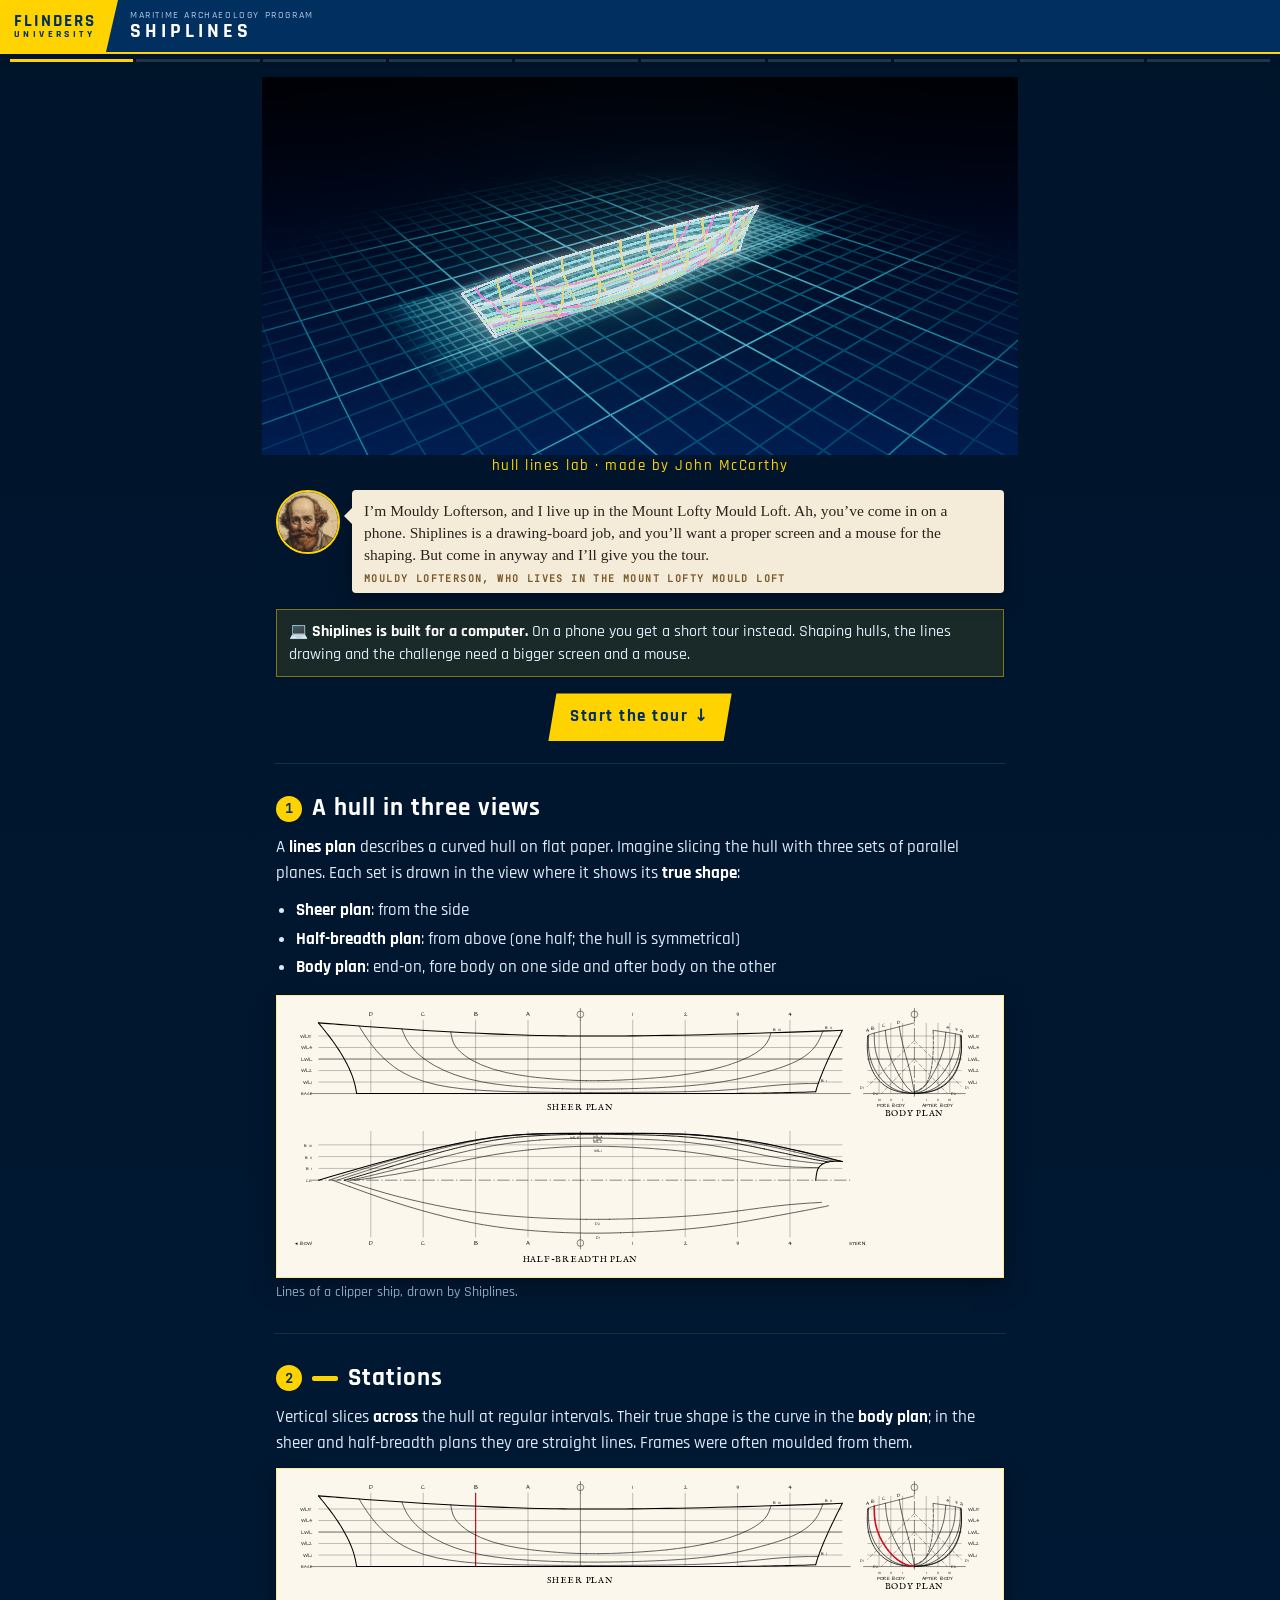
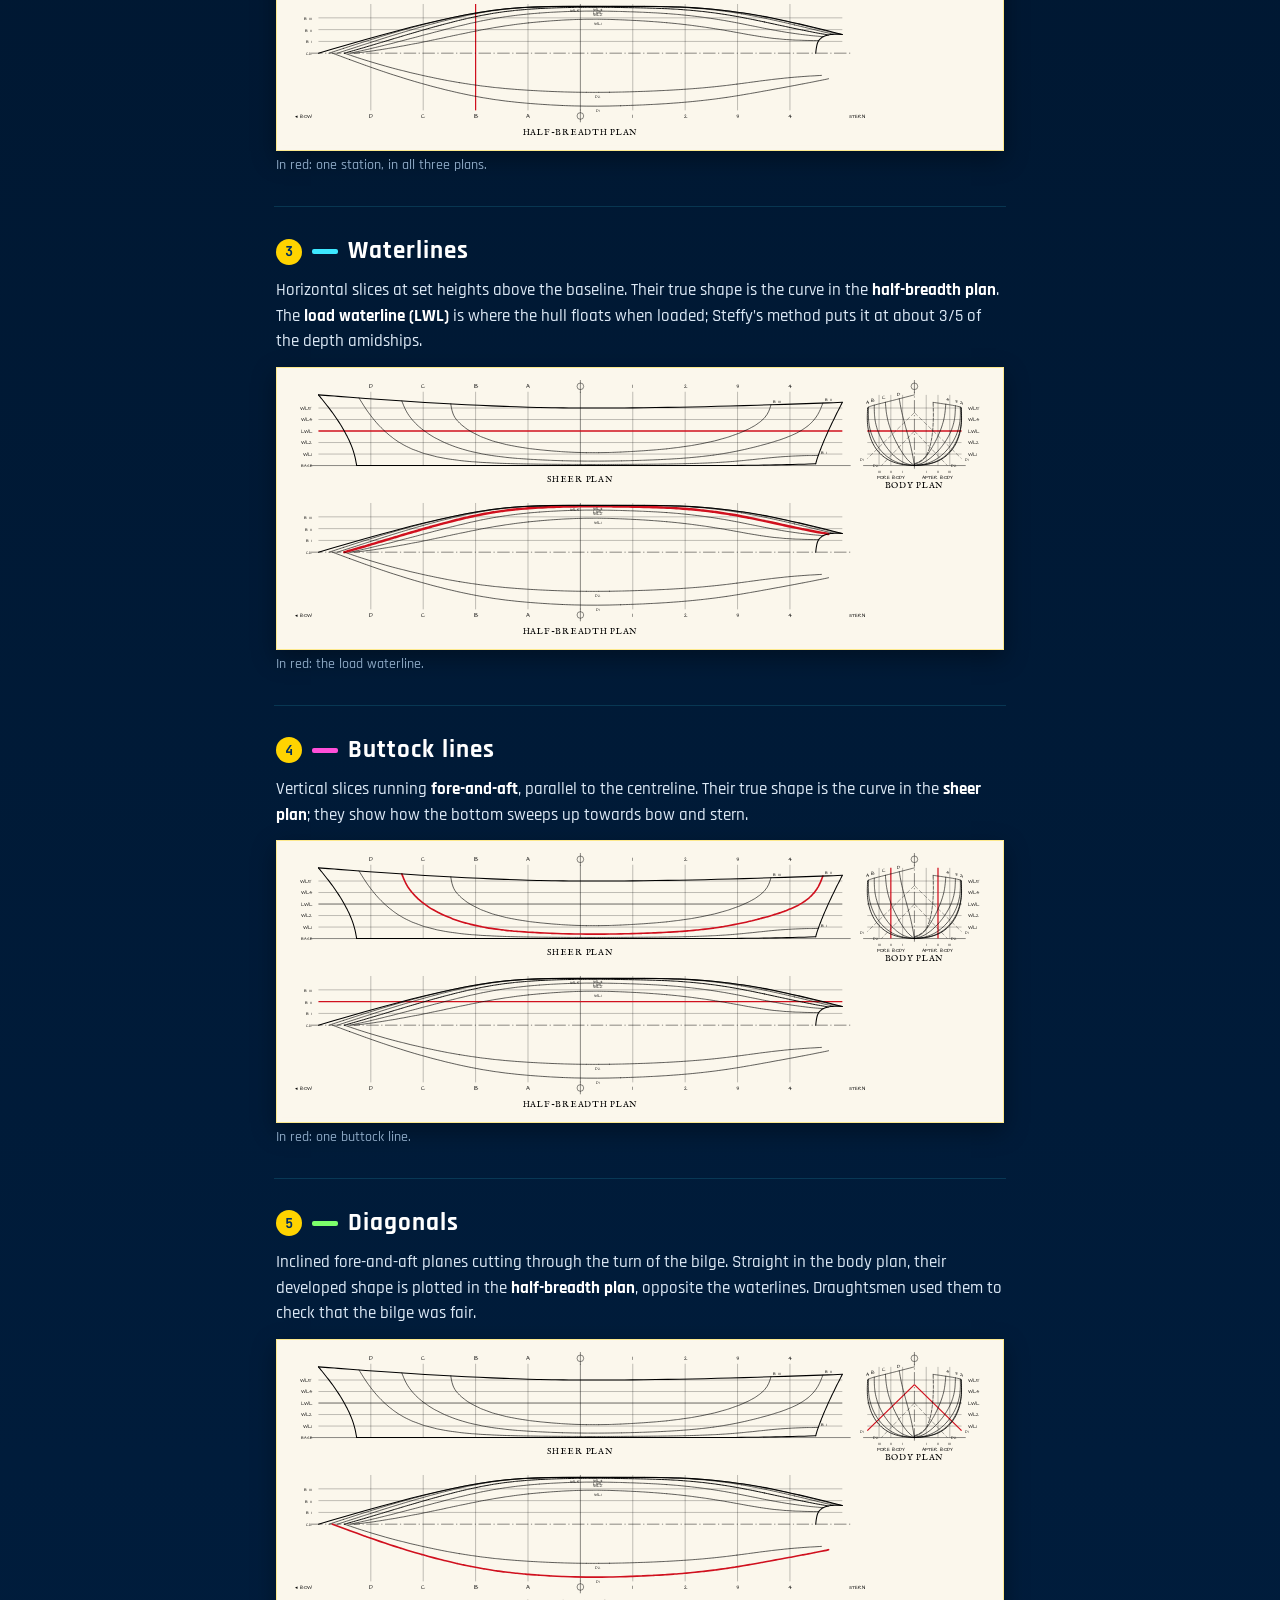
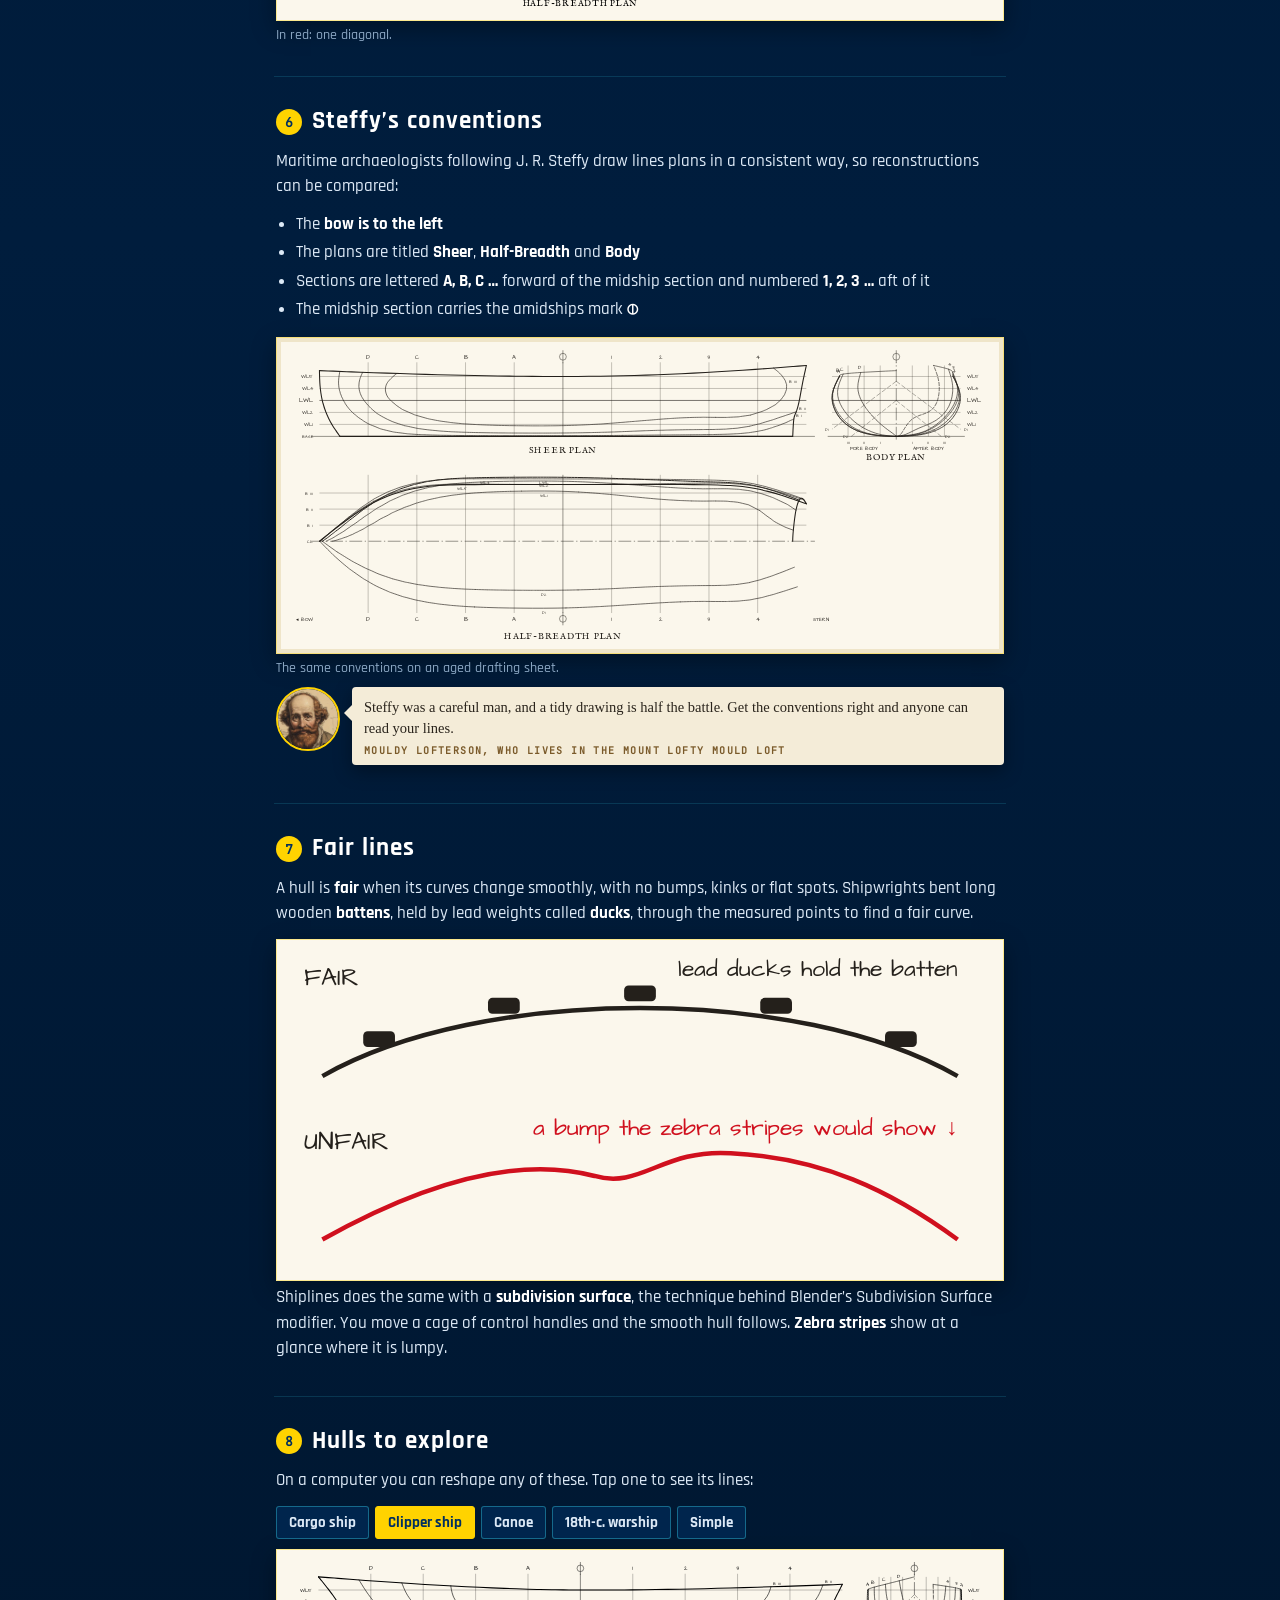
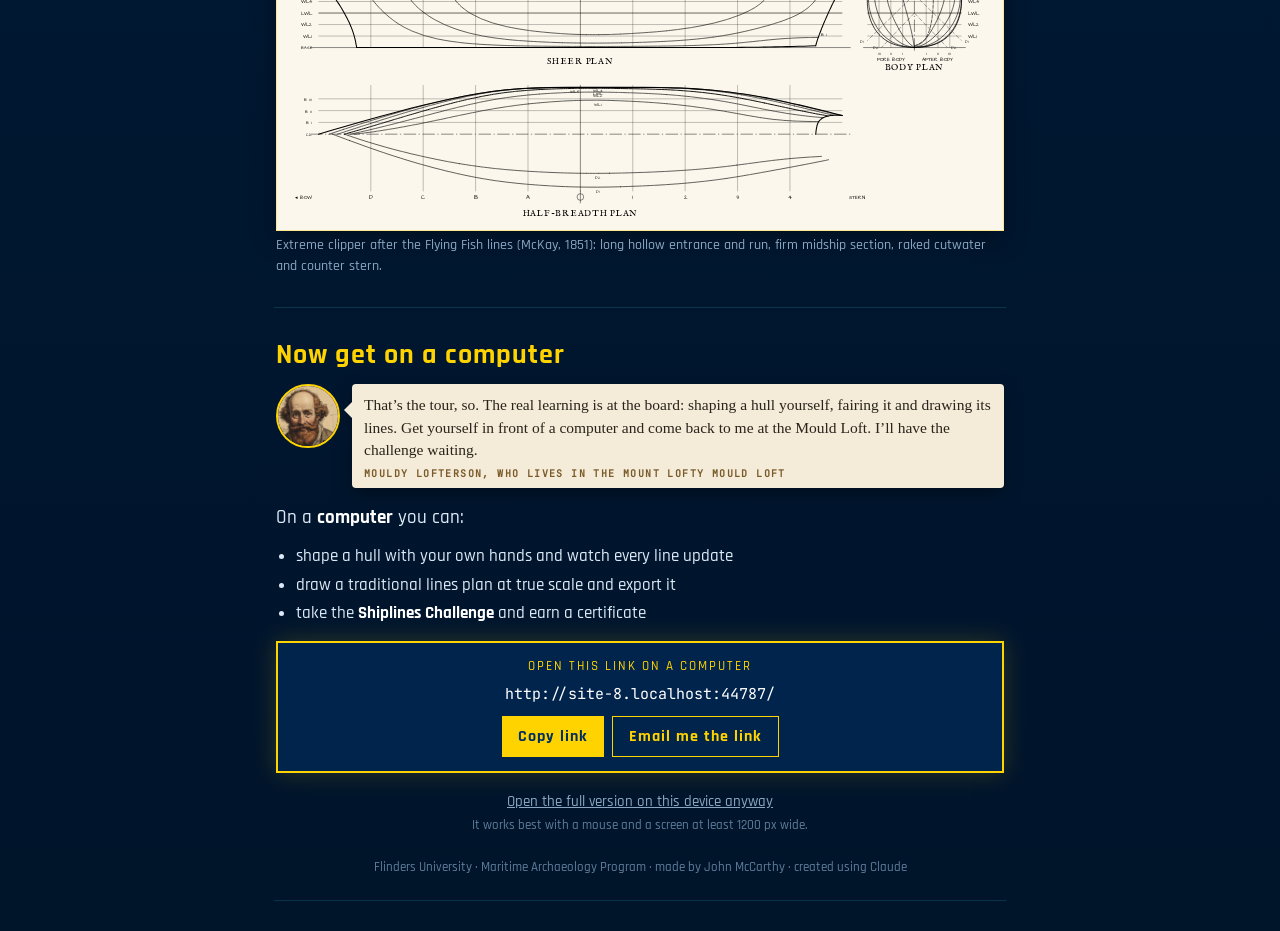
==== mobile.html @ b203f3c1 "Steffy's labels round: mark the midship section and leave it out of the questions Co-Authored-By: Cl" ====
<!DOCTYPE html>
<html lang="en-AU">
<head>
<meta charset="utf-8">
<meta name="viewport" content="width=device-width, initial-scale=1, viewport-fit=cover">
<title>Shiplines tour · Flinders University Maritime Archaeology</title>
<meta name="description" content="A short tour of ship lines plans. Shiplines itself is best used on a computer.">
<link rel="stylesheet" href="css/mobile.css?v=17">
<link rel="icon" href="data:image/svg+xml,%3Csvg xmlns='http://www.w3.org/2000/svg' viewBox='0 0 32 32'%3E%3Crect width='32' height='32' rx='6' fill='%23002F60'/%3E%3Cpath d='M4 13 Q16 30 28 13' fill='none' stroke='%23FFD300' stroke-width='2.4'/%3E%3Cpath d='M4 13 H28' stroke='%233DE8FF' stroke-width='1.4'/%3E%3C/svg%3E">
<script type="importmap">
{ "imports": {
  "three": "./vendor/three/build/three.module.js",
  "three/addons/": "./vendor/three/addons/"
} }
</script>
</head>
<body>
<header class="m-top">
  <div class="m-wordmark"><b>FLINDERS</b><span>UNIVERSITY</span></div>
  <div class="m-title"><small>Maritime Archaeology Program</small><strong>SHIPLINES</strong></div>
</header>
<div class="m-progress" id="progress"></div>

<main id="tour">
  <section class="card hero" data-step="0">
    <div class="hero-3d" id="hero"></div>
    <p class="kicker">hull lines lab · made by John McCarthy</p>
    <div class="say" data-say="0"></div>
    <div class="pc-note">💻 <b>Shiplines is built for a computer.</b> On a phone you get a short tour instead. Shaping hulls, the lines drawing and the challenge need a bigger screen and a mouse.</div>
    <a class="go" href="#c1">Start the tour ↓</a>
  </section>

  <section class="card" id="c1" data-step="1">
    <h2><span>1</span> A hull in three views</h2>
    <p>A <b>lines plan</b> describes a curved hull on flat paper. Imagine slicing the hull with three sets of parallel planes. Each set is drawn in the view where it shows its <b>true shape</b>:</p>
    <ul class="views">
      <li><b>Sheer plan</b>: from the side</li>
      <li><b>Half-breadth plan</b>: from above (one half; the hull is symmetrical)</li>
      <li><b>Body plan</b>: end-on, fore body on one side and after body on the other</li>
    </ul>
    <figure class="plan" data-fig="plain"></figure>
    <figcaption>Lines of a clipper ship, drawn by Shiplines.</figcaption>
  </section>

  <section class="card" data-step="2">
    <h2><span>2</span> <i class="chip st"></i> Stations</h2>
    <p>Vertical slices <b>across</b> the hull at regular intervals. Their true shape is the curve in the <b>body plan</b>; in the sheer and half-breadth plans they are straight lines. Frames were often moulded from them.</p>
    <figure class="plan" data-fig="station"></figure>
    <figcaption>In red: one station, in all three plans.</figcaption>
  </section>

  <section class="card" data-step="3">
    <h2><span>3</span> <i class="chip wl"></i> Waterlines</h2>
    <p>Horizontal slices at set heights above the baseline. Their true shape is the curve in the <b>half-breadth plan</b>. The <b>load waterline (LWL)</b> is where the hull floats when loaded; Steffy’s method puts it at about 3/5 of the depth amidships.</p>
    <figure class="plan" data-fig="waterline"></figure>
    <figcaption>In red: the load waterline.</figcaption>
  </section>

  <section class="card" data-step="4">
    <h2><span>4</span> <i class="chip bt"></i> Buttock lines</h2>
    <p>Vertical slices running <b>fore-and-aft</b>, parallel to the centreline. Their true shape is the curve in the <b>sheer plan</b>; they show how the bottom sweeps up towards bow and stern.</p>
    <figure class="plan" data-fig="buttock"></figure>
    <figcaption>In red: one buttock line.</figcaption>
  </section>

  <section class="card" data-step="5">
    <h2><span>5</span> <i class="chip dg"></i> Diagonals</h2>
    <p>Inclined fore-and-aft planes cutting through the turn of the bilge. Straight in the body plan, their developed shape is plotted in the <b>half-breadth plan</b>, opposite the waterlines. Draughtsmen used them to check that the bilge was fair.</p>
    <figure class="plan" data-fig="diagonal"></figure>
    <figcaption>In red: one diagonal.</figcaption>
  </section>

  <section class="card" data-step="6">
    <h2><span>6</span> Steffy’s conventions</h2>
    <p>Maritime archaeologists following J. R. Steffy draw lines plans in a consistent way, so reconstructions can be compared:</p>
    <ul class="views">
      <li>The <b>bow is to the left</b></li>
      <li>The plans are titled <b>Sheer</b>, <b>Half-Breadth</b> and <b>Body</b></li>
      <li>Sections are lettered <b>A, B, C …</b> forward of the midship section and numbered <b>1, 2, 3 …</b> aft of it</li>
      <li>The midship section carries the amidships mark <b>⦶</b></li>
    </ul>
    <figure class="plan aged" data-fig="steffy"></figure>
    <figcaption>The same conventions on an aged drafting sheet.</figcaption>
    <div class="say small" data-say="1"></div>
  </section>

  <section class="card" data-step="7">
    <h2><span>7</span> Fair lines</h2>
    <p>A hull is <b>fair</b> when its curves change smoothly, with no bumps, kinks or flat spots. Shipwrights bent long wooden <b>battens</b>, held by lead weights called <b>ducks</b>, through the measured points to find a fair curve.</p>
    <figure class="fair" id="fair-fig"></figure>
    <p>Shiplines does the same with a <b>subdivision surface</b>, the technique behind Blender’s Subdivision Surface modifier. You move a cage of control handles and the smooth hull follows. <b>Zebra stripes</b> show at a glance where it is lumpy.</p>
  </section>

  <section class="card" data-step="8">
    <h2><span>8</span> Hulls to explore</h2>
    <p>On a computer you can reshape any of these. Tap one to see its lines:</p>
    <div class="hulls" id="hulls"></div>
    <figure class="plan" data-fig="gallery"></figure>
    <figcaption id="gallery-cap"></figcaption>
  </section>

  <section class="card final" data-step="9">
    <h2>Now get on a computer</h2>
    <div class="say" data-say="2"></div>
    <p class="big">On a <b>computer</b> you can:</p>
    <ul class="views">
      <li>shape a hull with your own hands and watch every line update</li>
      <li>draw a traditional lines plan at true scale and export it</li>
      <li>take the <b>Shiplines Challenge</b> and earn a certificate</li>
    </ul>
    <div class="link-box">
      <span>Open this link on a computer</span>
      <code id="full-url"></code>
      <div class="btns">
        <button id="copy">Copy link</button>
        <a id="mail" class="btn">Email me the link</a>
      </div>
    </div>
    <p class="anyway"><a id="anyway" href="index.html?full=1">Open the full version on this device anyway</a><br><small>It works best with a mouse and a screen at least 1200 px wide.</small></p>
    <footer>Flinders University · Maritime Archaeology Program · made by John McCarthy · created using Claude</footer>
  </section>
</main>

<script type="module" src="js/mobile.js?v=17"></script>
</body>
</html>
---- css/mobile.css ----
/* Shiplines phone tour */
@font-face { font-family: 'Rajdhani'; src: url(../fonts/rajdhani-latin-500-normal.woff2) format('woff2'); font-weight: 500; font-display: swap; }
@font-face { font-family: 'Rajdhani'; src: url(../fonts/rajdhani-latin-700-normal.woff2) format('woff2'); font-weight: 700; font-display: swap; }
@font-face { font-family: 'JetBrains Mono'; src: url(../fonts/jetbrains-mono-latin-400-normal.woff2) format('woff2'); font-display: swap; }
@font-face { font-family: 'Architects Daughter'; src: url(../fonts/architects-daughter-latin-400-normal.woff2) format('woff2'); font-display: swap; }
@font-face { font-family: 'IM Fell English SC'; src: url(../fonts/im-fell-english-sc-latin-400-normal.woff2) format('woff2'); font-display: swap; }
@font-face { font-family: 'Special Elite'; src: url(../fonts/special-elite-latin-400-normal.woff2) format('woff2'); font-display: swap; }
:root { --gold: #FFD300; --navy: #002F60; --cyan: #3DE8FF; --text: #dce9f6; --muted: #8aa6c2; }
* { box-sizing: border-box; }
html { scroll-behavior: smooth; }
body { margin: 0; background: #000f1f linear-gradient(180deg, #00142a, #001d3d 60%, #00142a); color: var(--text); font: 500 17px/1.5 'Rajdhani', system-ui, sans-serif; -webkit-text-size-adjust: 100%; }
.m-top { position: sticky; top: 0; z-index: 5; display: flex; align-items: stretch; height: 54px; background: var(--navy); border-bottom: 2px solid var(--gold); }
.m-wordmark { background: var(--gold); color: var(--navy); display: flex; flex-direction: column; justify-content: center; padding: 0 22px 0 14px; line-height: .95; clip-path: polygon(0 0, 100% 0, calc(100% - 12px) 100%, 0 100%); }
.m-wordmark b { font-size: 17px; letter-spacing: 2px; } .m-wordmark span { font-size: 9.5px; letter-spacing: 3.4px; font-weight: 700; }
.m-title { display: flex; flex-direction: column; justify-content: center; padding-left: 12px; line-height: 1.05; }
.m-title small { font-size: 10px; letter-spacing: 1.6px; text-transform: uppercase; color: #a9c4e0; }
.m-title strong { font-size: 20px; letter-spacing: 4px; color: #fff; }
.m-progress { position: sticky; top: 54px; z-index: 5; display: flex; gap: 3px; padding: 5px 10px; background: rgba(0, 20, 42, .92); }
.m-progress i { flex: 1; height: 3px; background: rgba(255,255,255,.14); transition: .3s; }
.m-progress i.on { background: var(--gold); }
main { padding: 0 14px 30px; max-width: 760px; margin: 0 auto; }
.card { padding: 26px 2px 22px; border-bottom: 1px solid rgba(61,232,255,.14); scroll-margin-top: 64px; }
.card h2 { margin: 0 0 8px; font-size: 25px; letter-spacing: 1px; color: #fff; display: flex; align-items: center; gap: 10px; }
.card h2 span { font: 600 13px 'JetBrains Mono', monospace; color: var(--navy); background: var(--gold); width: 26px; height: 26px; display: grid; place-items: center; border-radius: 50%; }
.card p { margin: 0 0 12px; }
.card b { color: #fff; }
.chip { display: inline-block; width: 26px; height: 5px; border-radius: 2px; }
.chip.st { background: #FFD300; } .chip.wl { background: #3DE8FF; } .chip.bt { background: #FF4FD8; } .chip.dg { background: #7CFF6B; }
.views { margin: 0 0 14px; padding-left: 20px; } .views li { margin: 3px 0; }
figure { margin: 6px 0 4px; background: #fbf7ec; border: 1px solid rgba(255,211,0,.4); padding: 4px; box-shadow: 0 8px 22px rgba(0,0,0,.35); }
figure svg { display: block; width: 100%; height: auto; }
figure.aged { background: #efe5c9; }
figcaption { font-size: 14px; color: var(--muted); margin-bottom: 8px; }
.hero { text-align: center; padding-top: 10px; }
.hero-3d { height: 42vh; min-height: 230px; position: relative; margin: 0 -14px; }
.hero-3d canvas { display: block; }
.hero-3d .labels3d { display: none; }
.hero-fallback { padding: 10px; }
.kicker { color: var(--gold); letter-spacing: 1.5px; font-size: 15px; margin: 6px 0 12px; }
.say { display: flex; gap: 12px; align-items: flex-start; text-align: left; margin: 6px 0 16px; }
.say .wright { width: 64px; height: 64px; flex: none; border-radius: 50%; border: 2px solid var(--gold); object-fit: cover; }
.say blockquote { margin: 0; position: relative; background: #f4ecd8; color: #2a241c; padding: 10px 12px 8px; font: 400 15.5px/1.45 Georgia, serif; border-radius: 4px; box-shadow: 0 6px 18px rgba(0,0,0,.35); }
.say blockquote::before { content: ''; position: absolute; left: -8px; top: 18px; border: 8px solid transparent; border-left: 0; border-right-color: #f4ecd8; }
.say cite { display: block; margin-top: 5px; font: 600 10px 'JetBrains Mono', monospace; letter-spacing: 1.4px; text-transform: uppercase; color: #7a5a2a; font-style: normal; }
.say.small blockquote { font-size: 14.5px; }
.pc-note { text-align: left; background: rgba(255,211,0,.1); border: 1px solid rgba(255,211,0,.45); padding: 10px 12px; font-size: 15.5px; margin-bottom: 16px; }
.go { display: inline-block; background: var(--gold); color: var(--navy); font-weight: 700; letter-spacing: 1.5px; padding: 11px 22px; text-decoration: none; clip-path: polygon(8px 0, 100% 0, calc(100% - 8px) 100%, 0 100%); }
.fair { padding: 0; }
.hulls { display: flex; flex-wrap: wrap; gap: 6px; margin-bottom: 10px; }
.hulls button { background: rgba(0,47,96,.6); border: 1px solid rgba(61,232,255,.35); color: var(--text); font: 600 15px 'Rajdhani', sans-serif; padding: 6px 12px; border-radius: 3px; }
.hulls button.on { background: var(--gold); color: var(--navy); border-color: var(--gold); }
.final h2 { font-size: 28px; color: var(--gold); }
.final .big { font-size: 19px; margin-top: 4px; }
.link-box { background: rgba(0,47,96,.6); border: 2px solid var(--gold); padding: 14px; margin: 10px 0 18px; text-align: center; box-shadow: 0 0 22px rgba(255,211,0,.18); }
.link-box span { display: block; font-size: 13px; letter-spacing: 2px; text-transform: uppercase; color: var(--gold); }
.link-box code { display: block; font: 15px 'JetBrains Mono', monospace; color: #fff; word-break: break-all; margin: 8px 0 12px; user-select: all; }
.link-box .btns { display: flex; gap: 8px; justify-content: center; flex-wrap: wrap; }
.link-box button, .link-box .btn { background: var(--gold); color: var(--navy); border: 0; font: 700 16px 'Rajdhani', sans-serif; letter-spacing: 1px; padding: 9px 16px; text-decoration: none; cursor: pointer; }
.link-box .btn { background: transparent; color: var(--gold); border: 1px solid var(--gold); }
.anyway { text-align: center; font-size: 15px; } .anyway a { color: var(--muted); } .anyway small { color: #5f7d9b; }
footer { margin-top: 22px; text-align: center; font-size: 13px; color: #5f7d9b; }
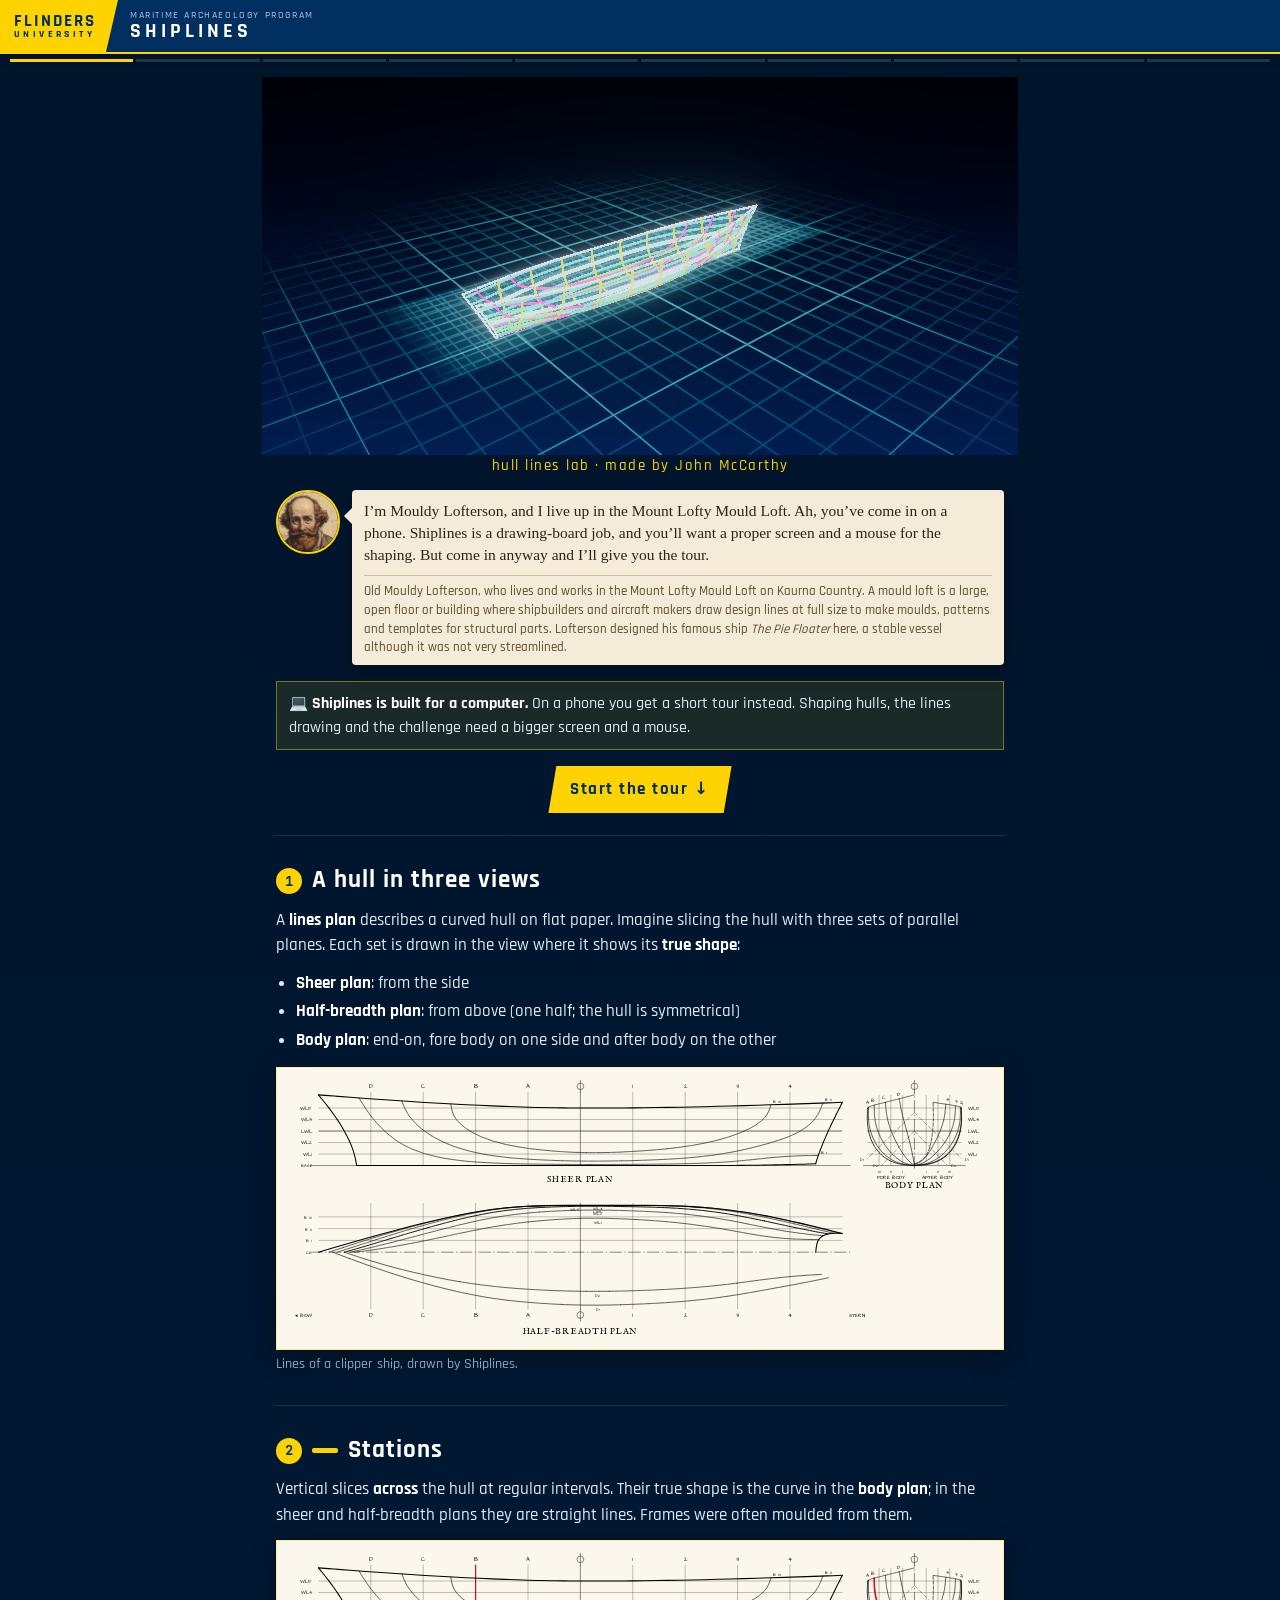
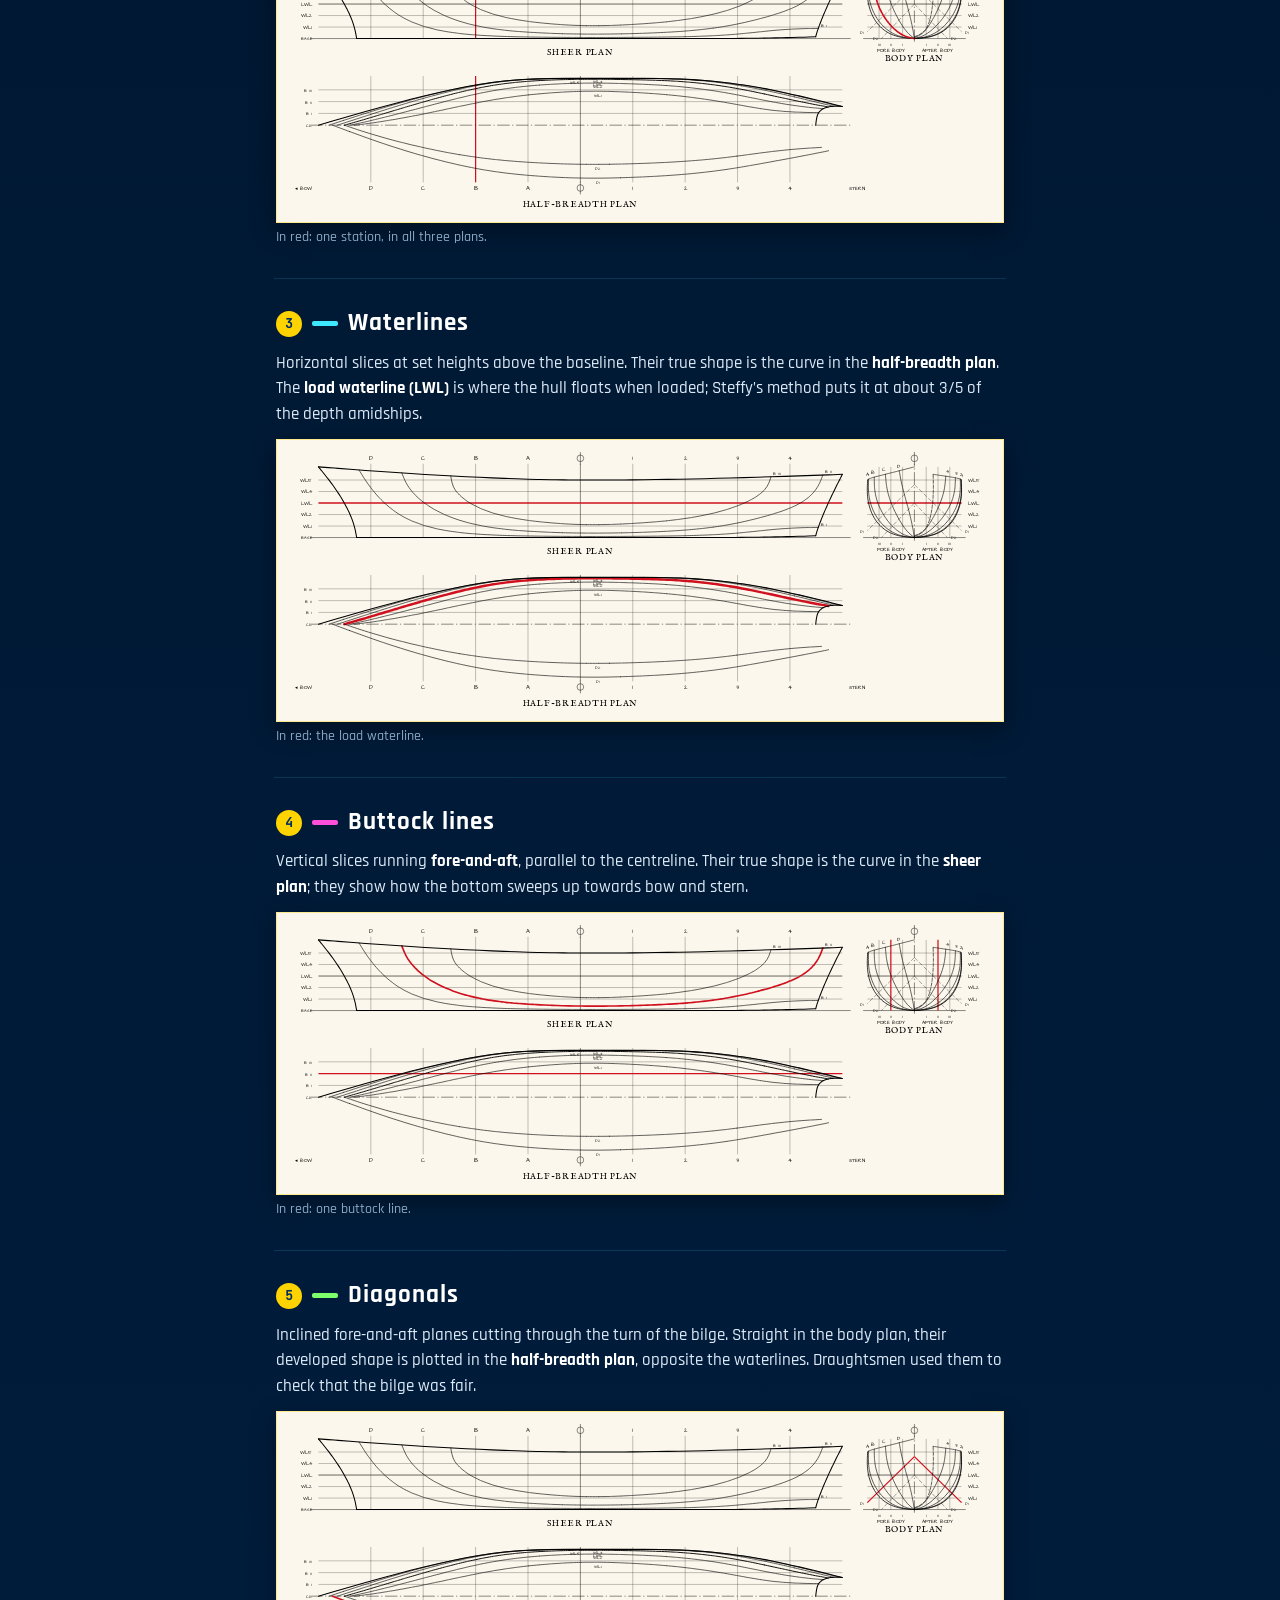
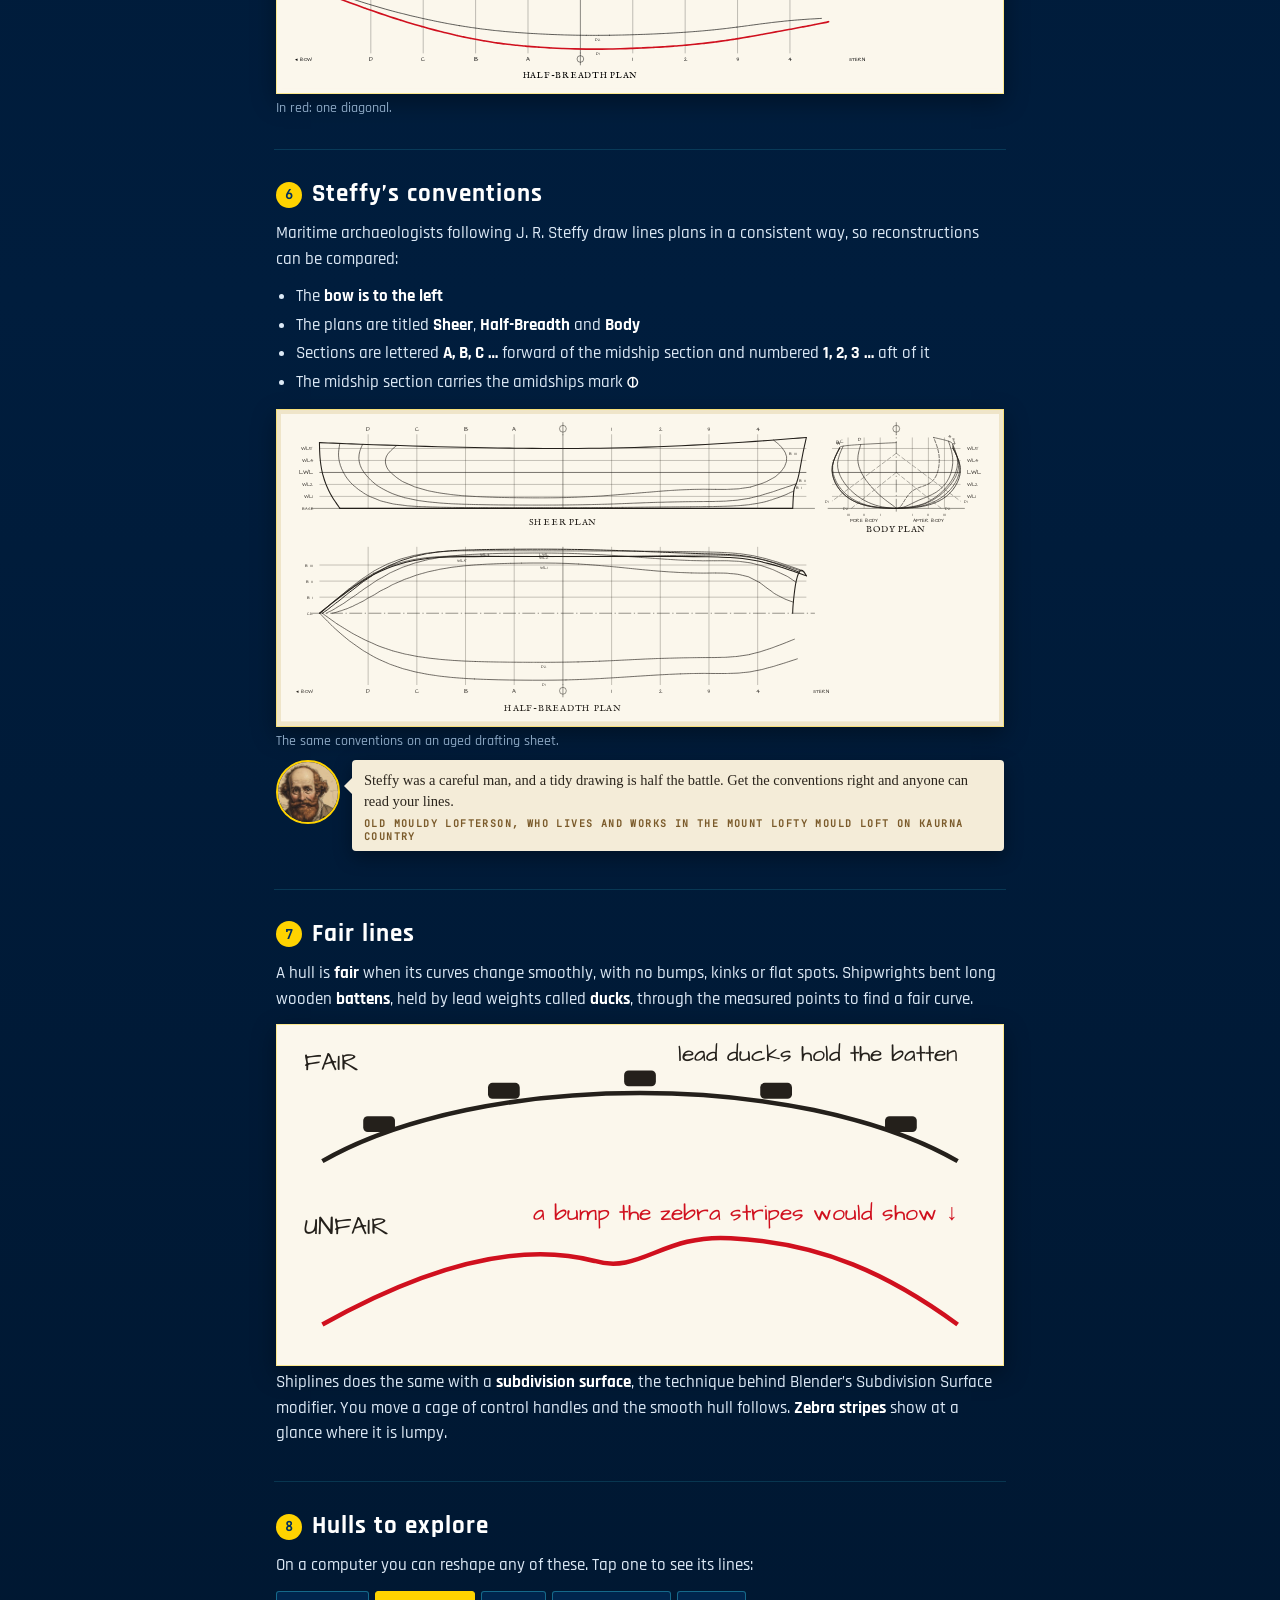
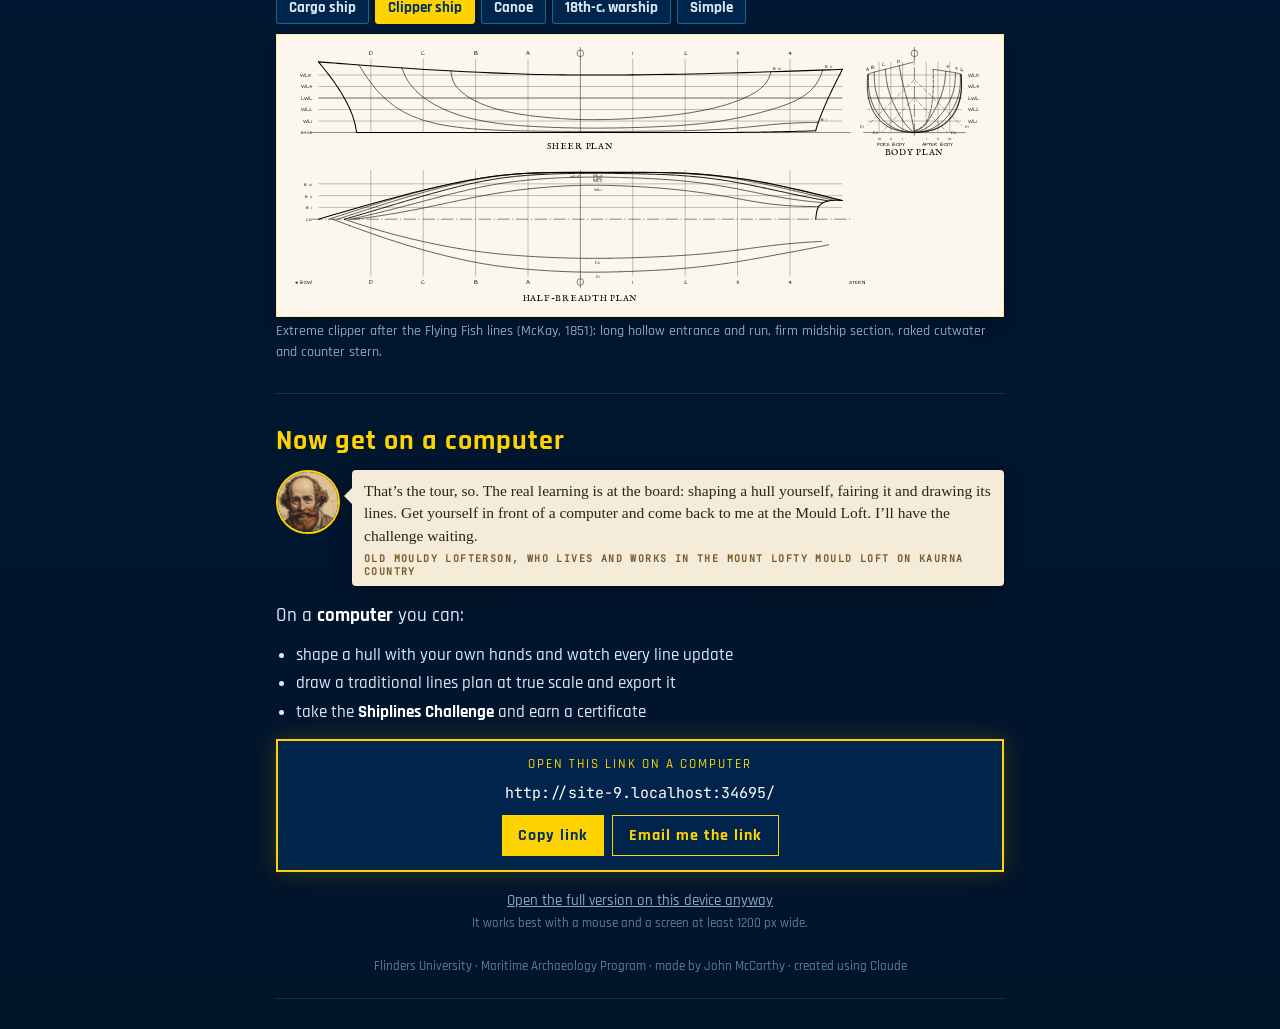
==== commit 2d3c7747: "Fuller introduction for Old Mouldy Lofterson (Mount Lofty Mould Loft, Kaurna Country, The Pie Floate" ====
--- a/mobile.html
+++ b/mobile.html
@@ -5,7 +5,7 @@
 <meta name="viewport" content="width=device-width, initial-scale=1, viewport-fit=cover">
 <title>Shiplines tour · Flinders University Maritime Archaeology</title>
 <meta name="description" content="A short tour of ship lines plans. Shiplines itself is best used on a computer.">
-<link rel="stylesheet" href="css/mobile.css?v=17">
+<link rel="stylesheet" href="css/mobile.css?v=18">
 <link rel="icon" href="data:image/svg+xml,%3Csvg xmlns='http://www.w3.org/2000/svg' viewBox='0 0 32 32'%3E%3Crect width='32' height='32' rx='6' fill='%23002F60'/%3E%3Cpath d='M4 13 Q16 30 28 13' fill='none' stroke='%23FFD300' stroke-width='2.4'/%3E%3Cpath d='M4 13 H28' stroke='%233DE8FF' stroke-width='1.4'/%3E%3C/svg%3E">
 <script type="importmap">
 { "imports": {
@@ -121,6 +121,6 @@
   </section>
 </main>
 
-<script type="module" src="js/mobile.js?v=17"></script>
+<script type="module" src="js/mobile.js?v=18"></script>
 </body>
 </html>
--- a/css/mobile.css
+++ b/css/mobile.css
@@ -42,6 +42,7 @@
 .say blockquote { margin: 0; position: relative; background: #f4ecd8; color: #2a241c; padding: 10px 12px 8px; font: 400 15.5px/1.45 Georgia, serif; border-radius: 4px; box-shadow: 0 6px 18px rgba(0,0,0,.35); }
 .say blockquote::before { content: ''; position: absolute; left: -8px; top: 18px; border: 8px solid transparent; border-left: 0; border-right-color: #f4ecd8; }
 .say cite { display: block; margin-top: 5px; font: 600 10px 'JetBrains Mono', monospace; letter-spacing: 1.4px; text-transform: uppercase; color: #7a5a2a; font-style: normal; }
+.say cite.about { font: 500 13px/1.45 'Rajdhani', sans-serif; letter-spacing: 0; text-transform: none; color: #5d4a2c; margin-top: 8px; padding-top: 6px; border-top: 1px solid rgba(122, 90, 42, .3); }
 .say.small blockquote { font-size: 14.5px; }
 .pc-note { text-align: left; background: rgba(255,211,0,.1); border: 1px solid rgba(255,211,0,.45); padding: 10px 12px; font-size: 15.5px; margin-bottom: 16px; }
 .go { display: inline-block; background: var(--gold); color: var(--navy); font-weight: 700; letter-spacing: 1.5px; padding: 11px 22px; text-decoration: none; clip-path: polygon(8px 0, 100% 0, calc(100% - 8px) 100%, 0 100%); }
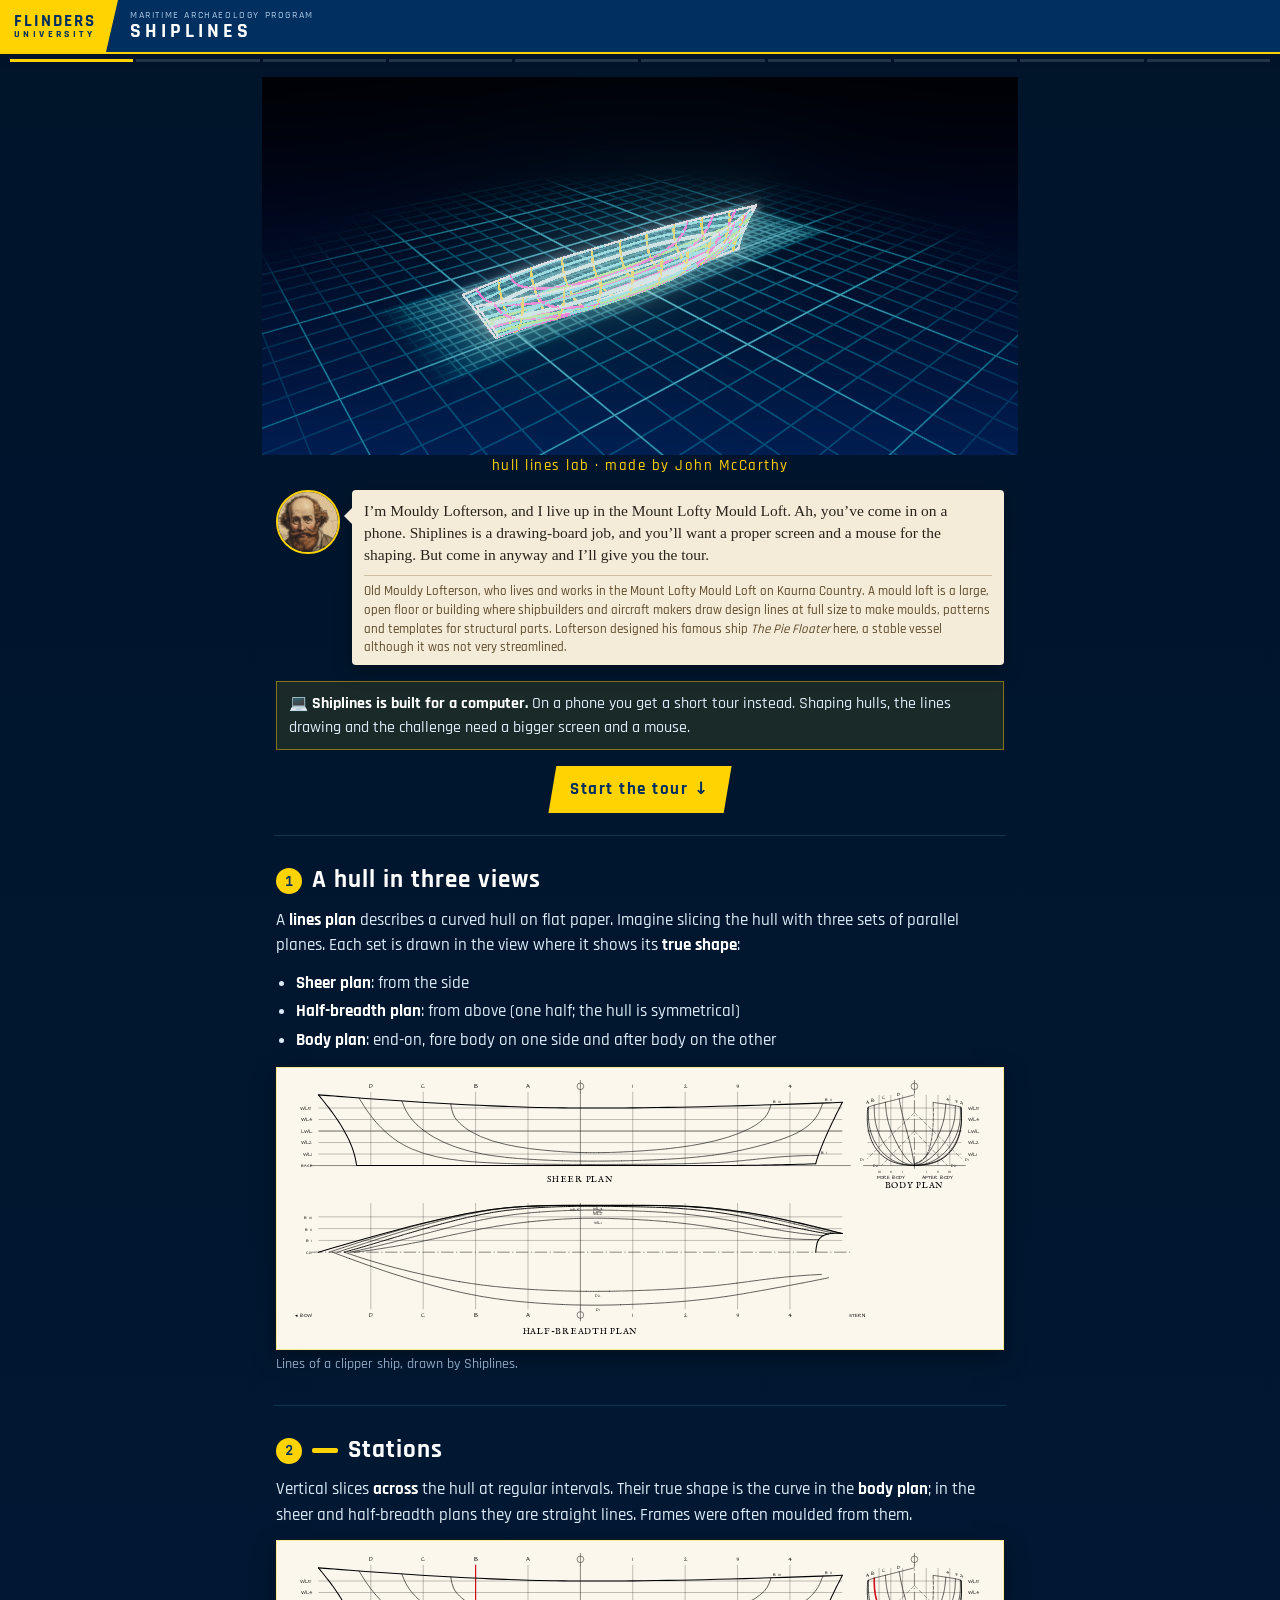
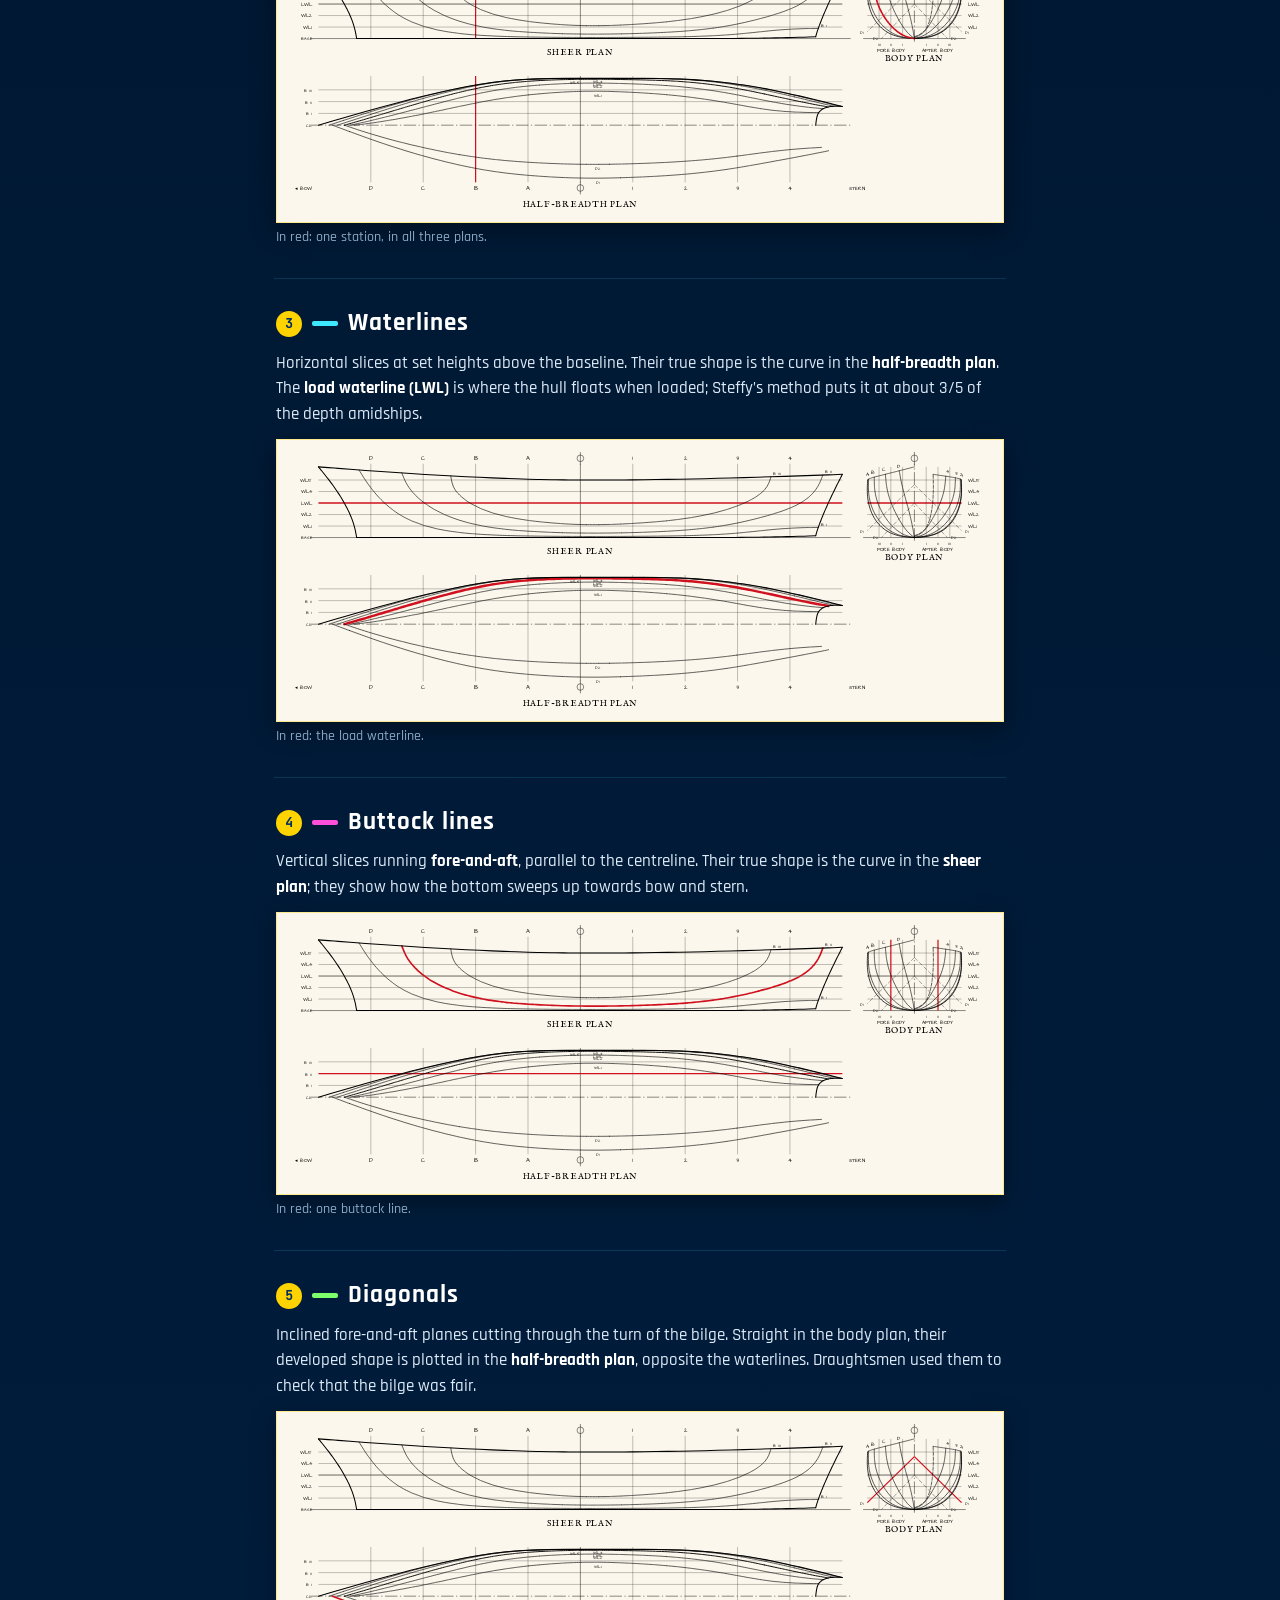
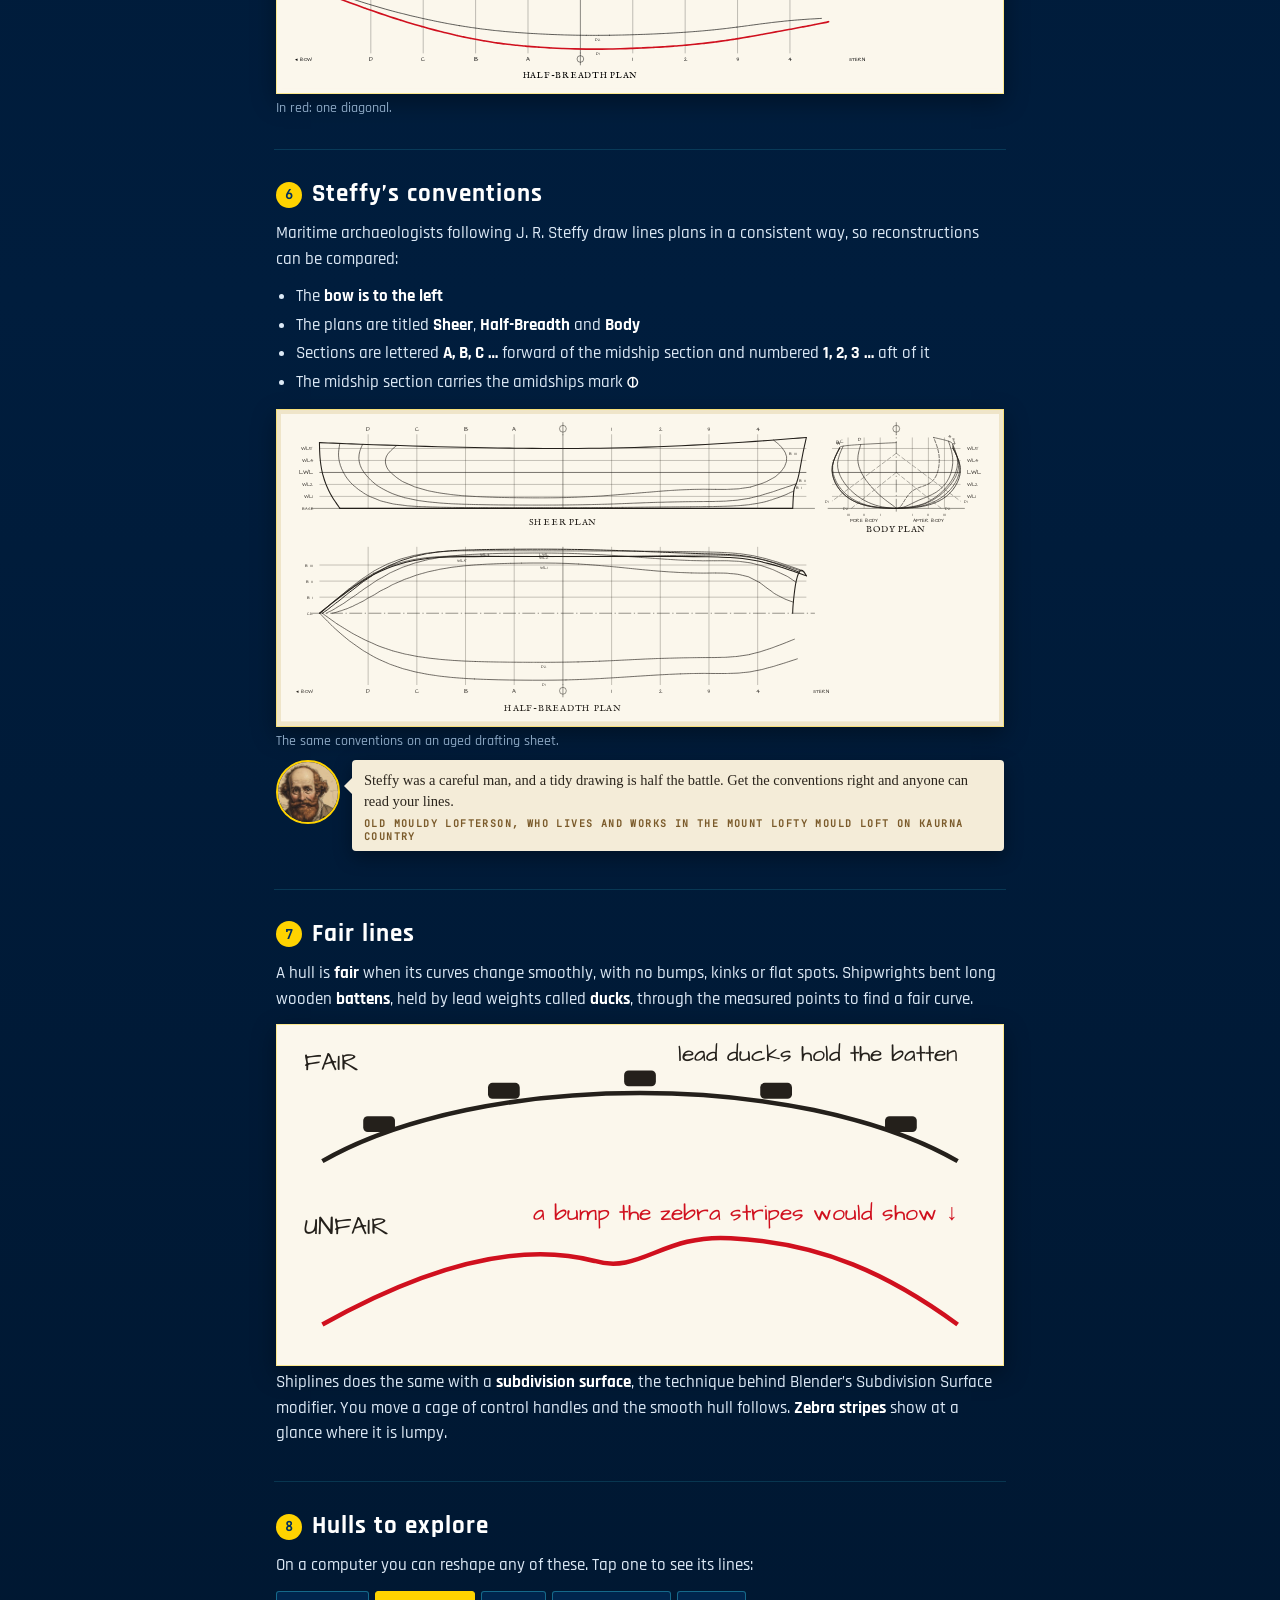
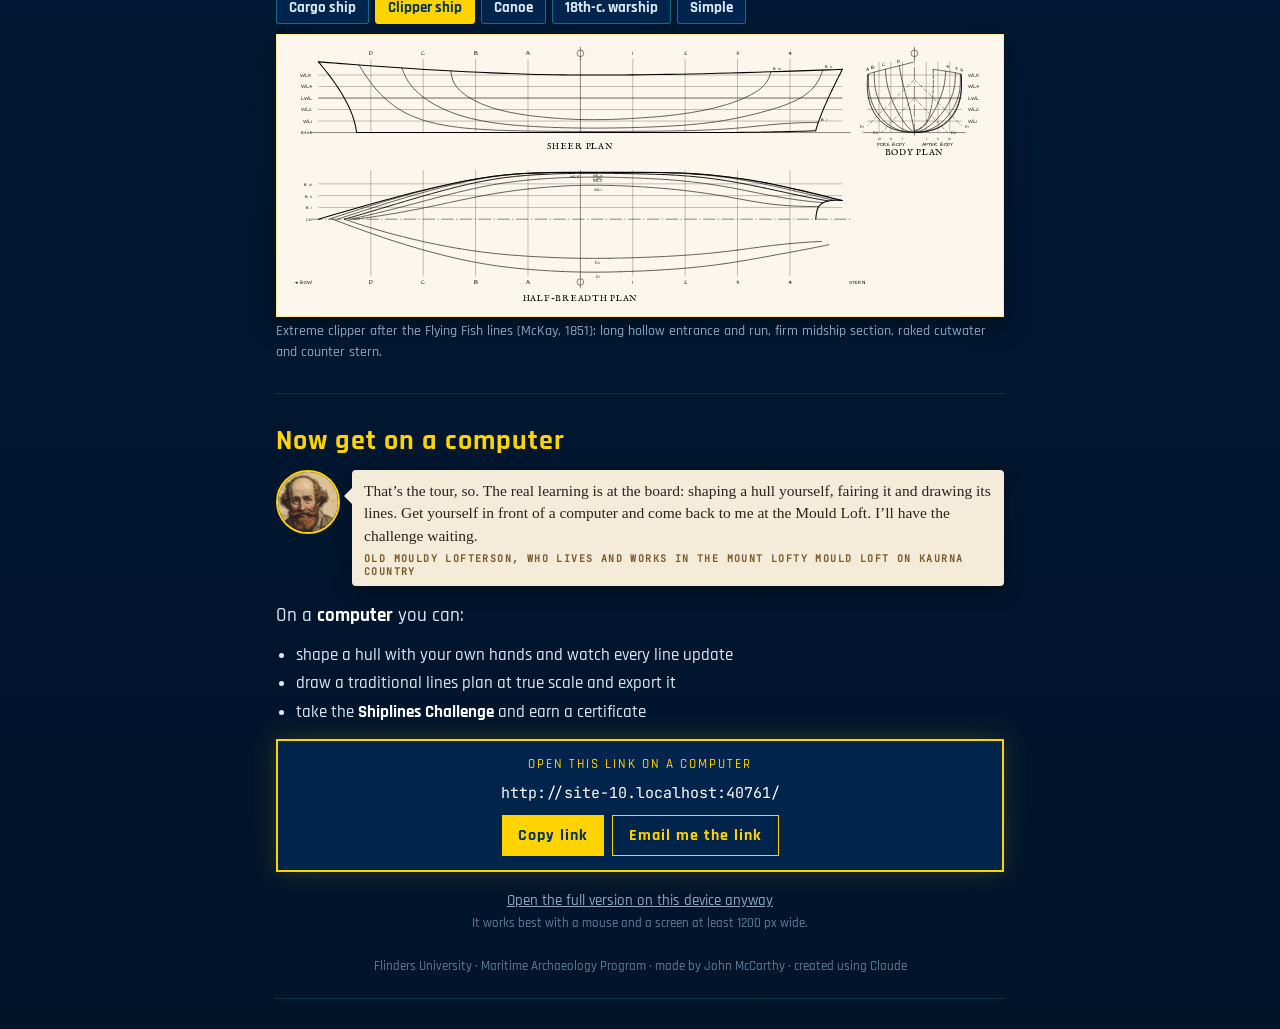
==== commit 9f098733: "Add The Pie Floater preset (joke): an upturned Adelaide meat pie, listed last Co-Authored-By: Claude" ====
--- a/mobile.html
+++ b/mobile.html
@@ -5,7 +5,7 @@
 <meta name="viewport" content="width=device-width, initial-scale=1, viewport-fit=cover">
 <title>Shiplines tour · Flinders University Maritime Archaeology</title>
 <meta name="description" content="A short tour of ship lines plans. Shiplines itself is best used on a computer.">
-<link rel="stylesheet" href="css/mobile.css?v=18">
+<link rel="stylesheet" href="css/mobile.css?v=19">
 <link rel="icon" href="data:image/svg+xml,%3Csvg xmlns='http://www.w3.org/2000/svg' viewBox='0 0 32 32'%3E%3Crect width='32' height='32' rx='6' fill='%23002F60'/%3E%3Cpath d='M4 13 Q16 30 28 13' fill='none' stroke='%23FFD300' stroke-width='2.4'/%3E%3Cpath d='M4 13 H28' stroke='%233DE8FF' stroke-width='1.4'/%3E%3C/svg%3E">
 <script type="importmap">
 { "imports": {
@@ -121,6 +121,6 @@
   </section>
 </main>
 
-<script type="module" src="js/mobile.js?v=18"></script>
+<script type="module" src="js/mobile.js?v=19"></script>
 </body>
 </html>
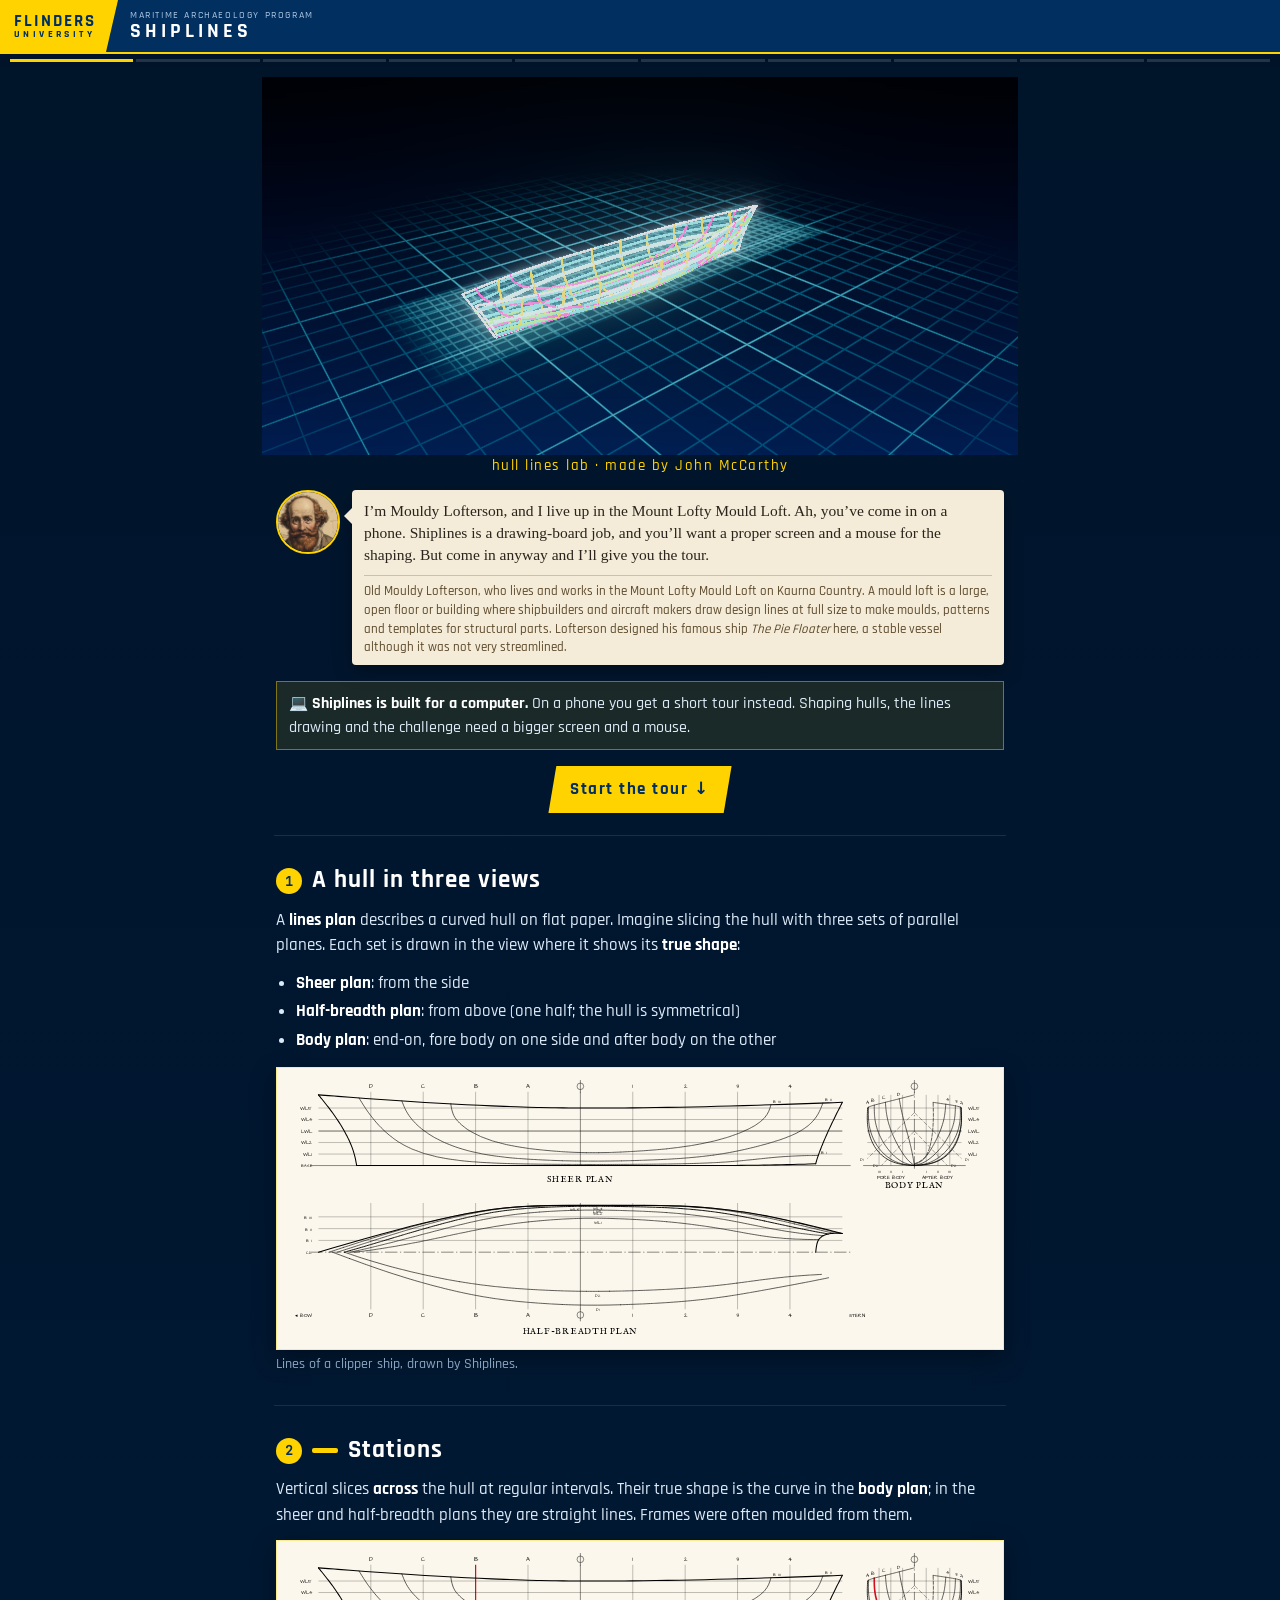
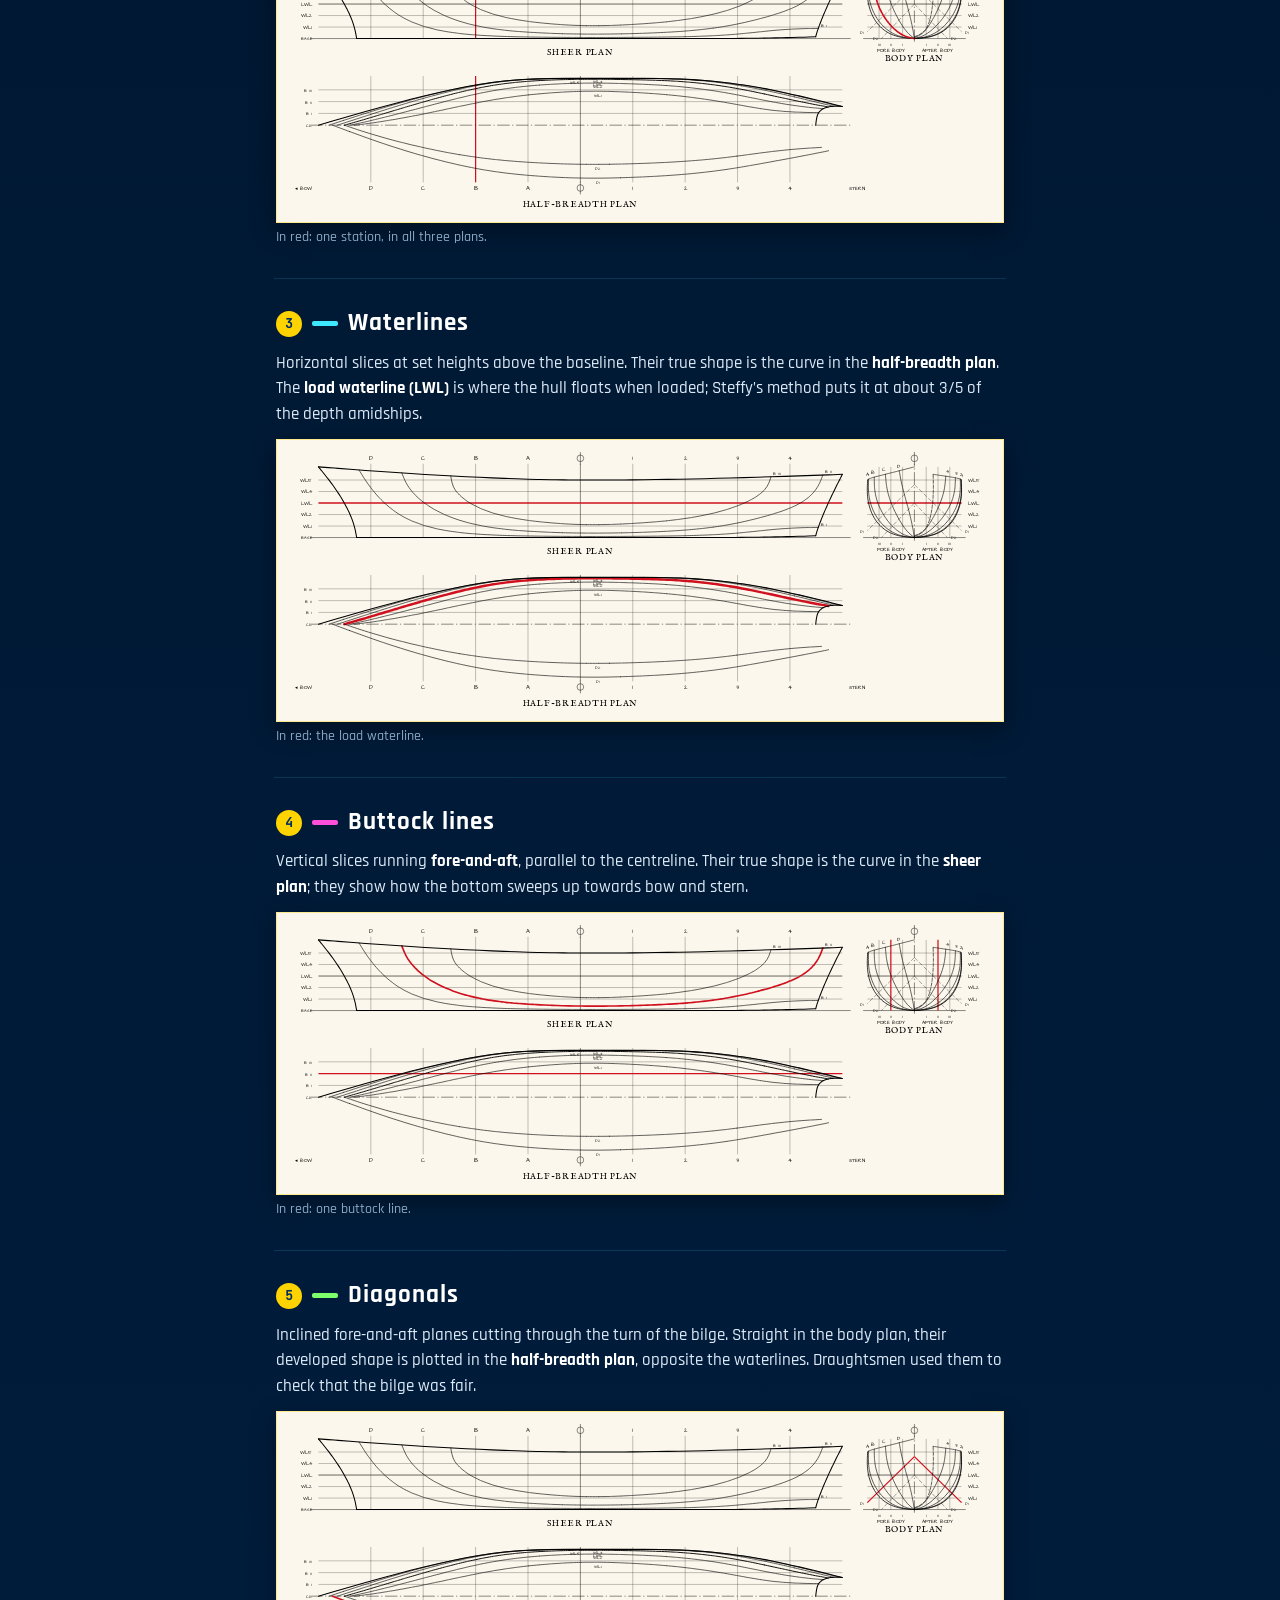
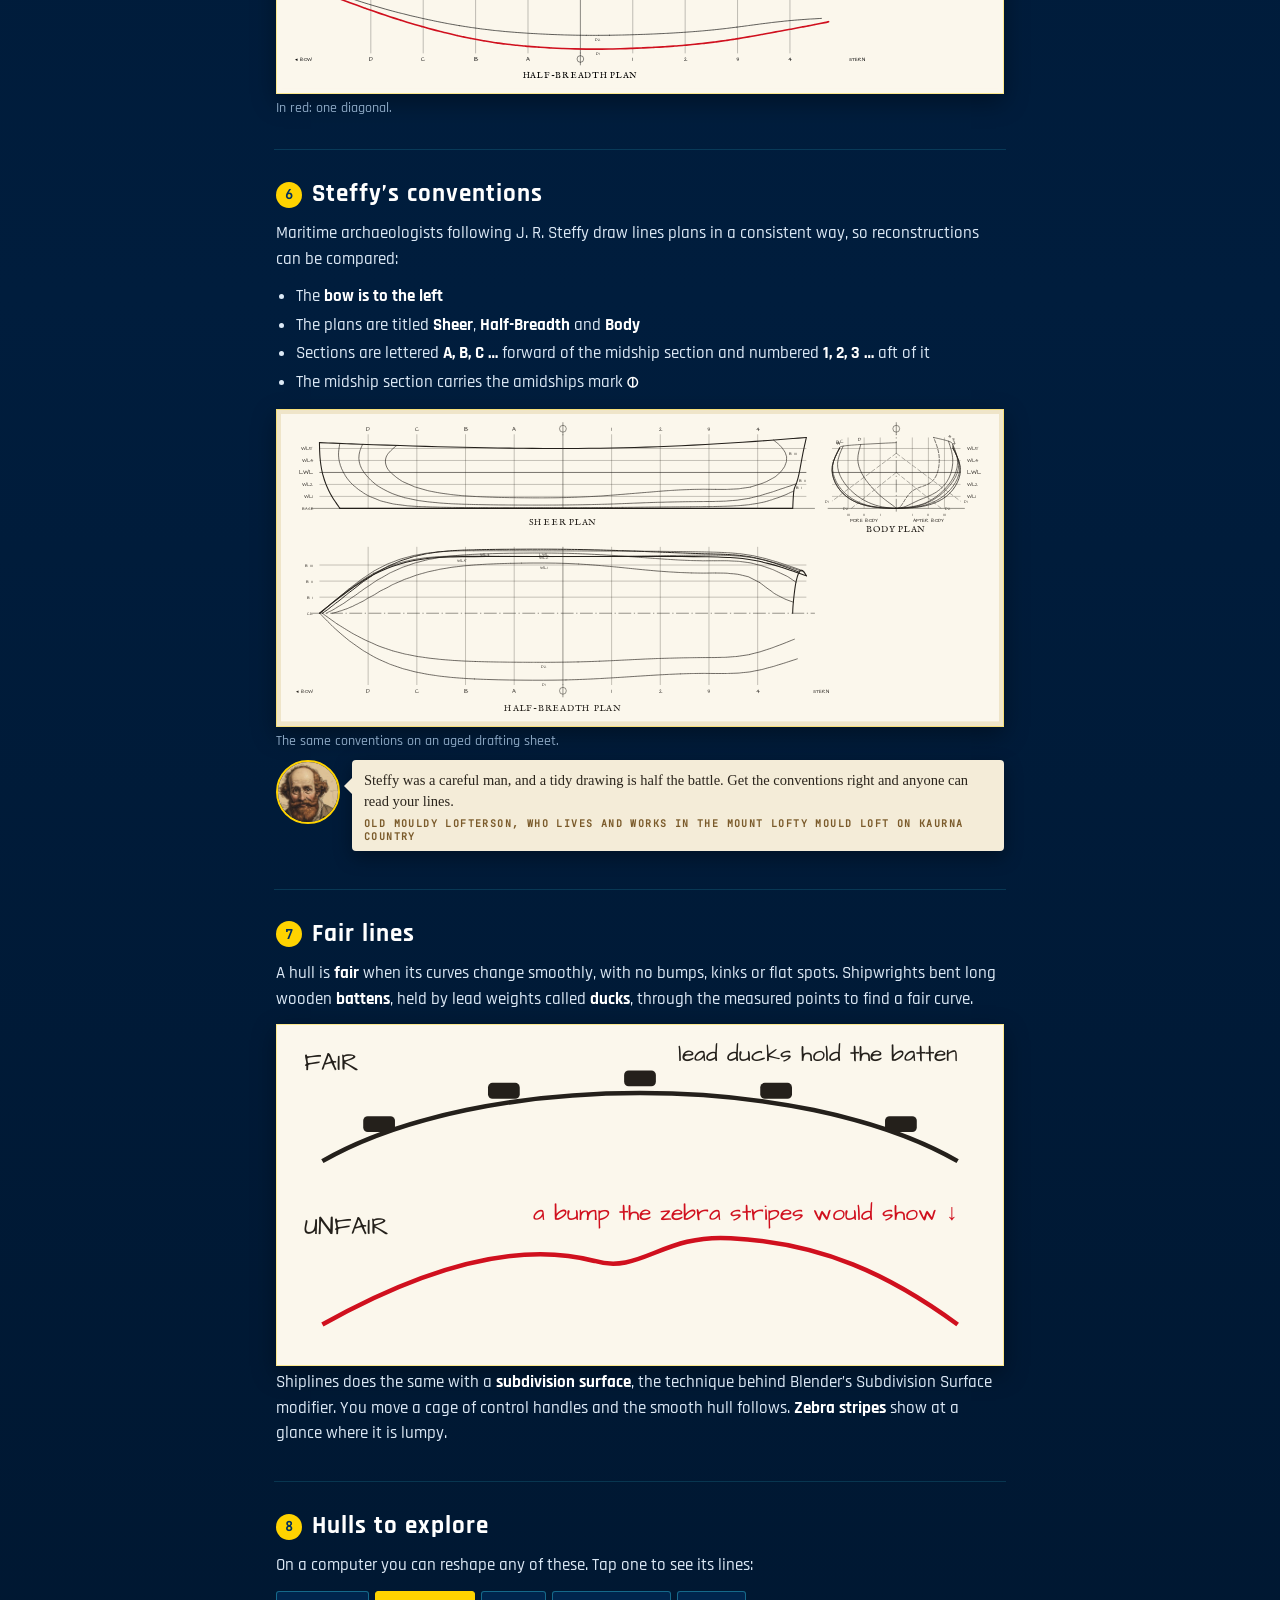
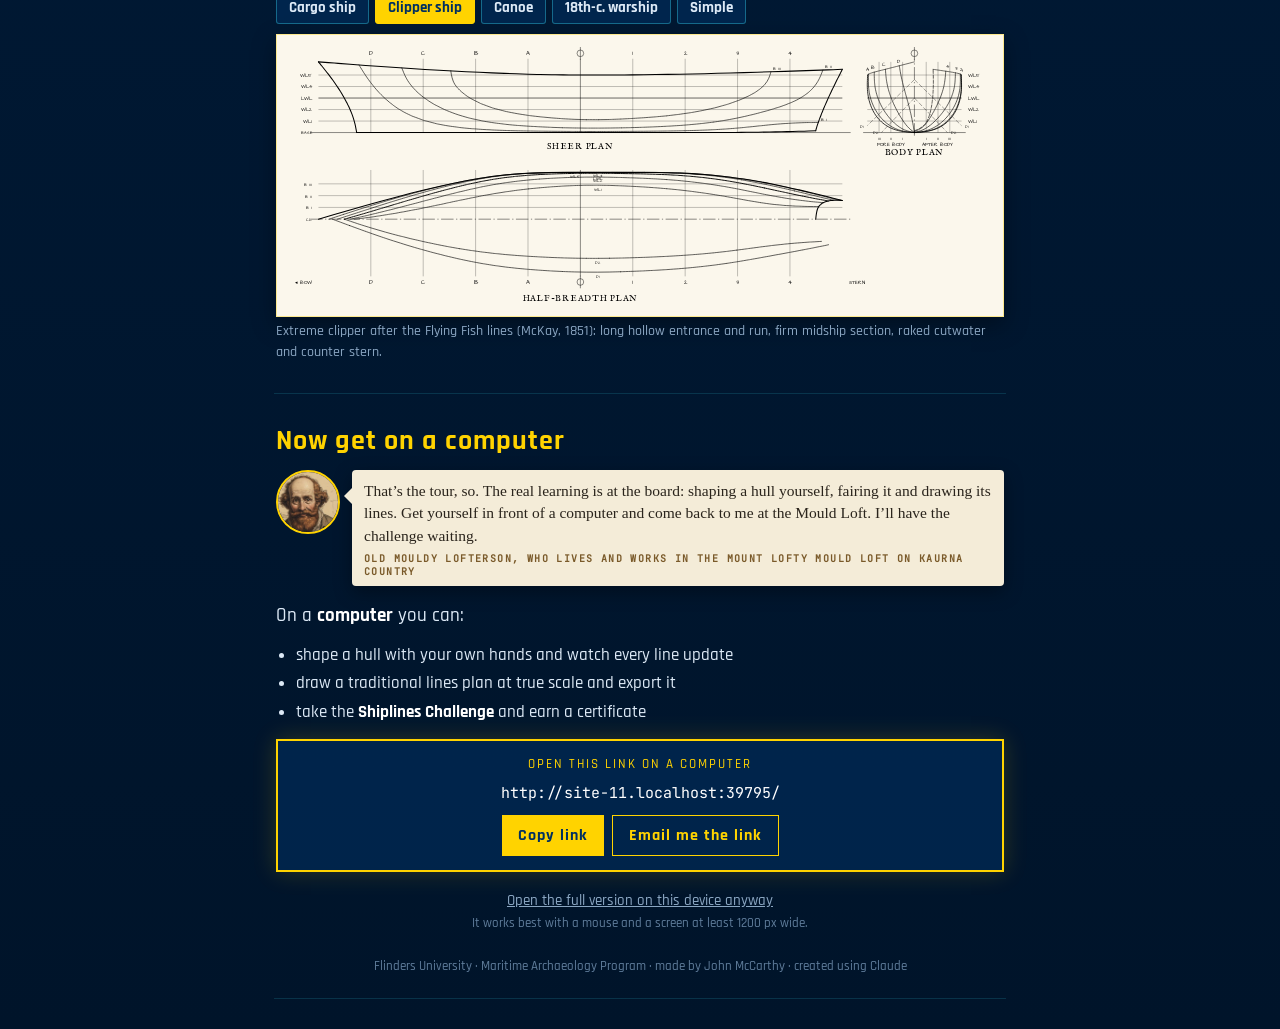
==== commit 1a1d4cab: "Lines drawing: hull data table and a hand-drawn perspective sketch in the free space Co-Authored-By:" ====
--- a/mobile.html
+++ b/mobile.html
@@ -5,7 +5,7 @@
 <meta name="viewport" content="width=device-width, initial-scale=1, viewport-fit=cover">
 <title>Shiplines tour · Flinders University Maritime Archaeology</title>
 <meta name="description" content="A short tour of ship lines plans. Shiplines itself is best used on a computer.">
-<link rel="stylesheet" href="css/mobile.css?v=19">
+<link rel="stylesheet" href="css/mobile.css?v=20">
 <link rel="icon" href="data:image/svg+xml,%3Csvg xmlns='http://www.w3.org/2000/svg' viewBox='0 0 32 32'%3E%3Crect width='32' height='32' rx='6' fill='%23002F60'/%3E%3Cpath d='M4 13 Q16 30 28 13' fill='none' stroke='%23FFD300' stroke-width='2.4'/%3E%3Cpath d='M4 13 H28' stroke='%233DE8FF' stroke-width='1.4'/%3E%3C/svg%3E">
 <script type="importmap">
 { "imports": {
@@ -121,6 +121,6 @@
   </section>
 </main>
 
-<script type="module" src="js/mobile.js?v=19"></script>
+<script type="module" src="js/mobile.js?v=20"></script>
 </body>
 </html>
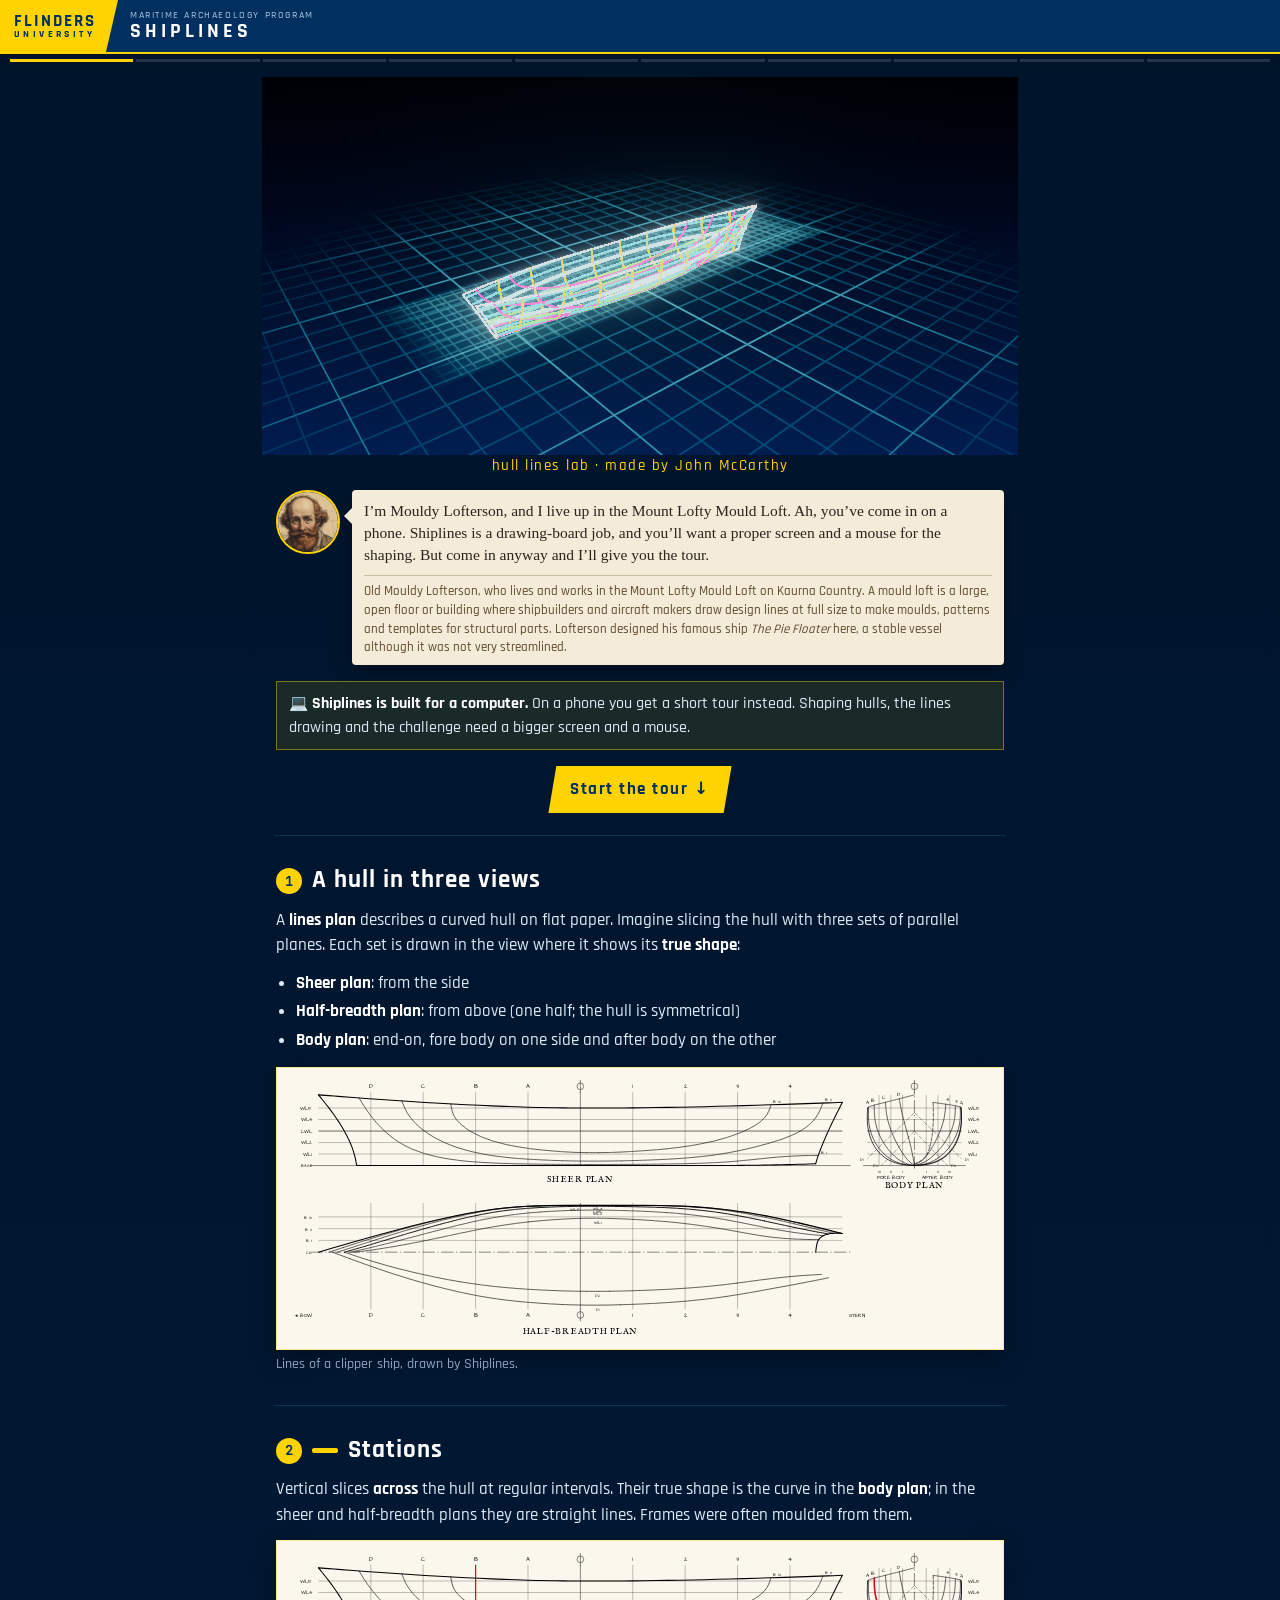
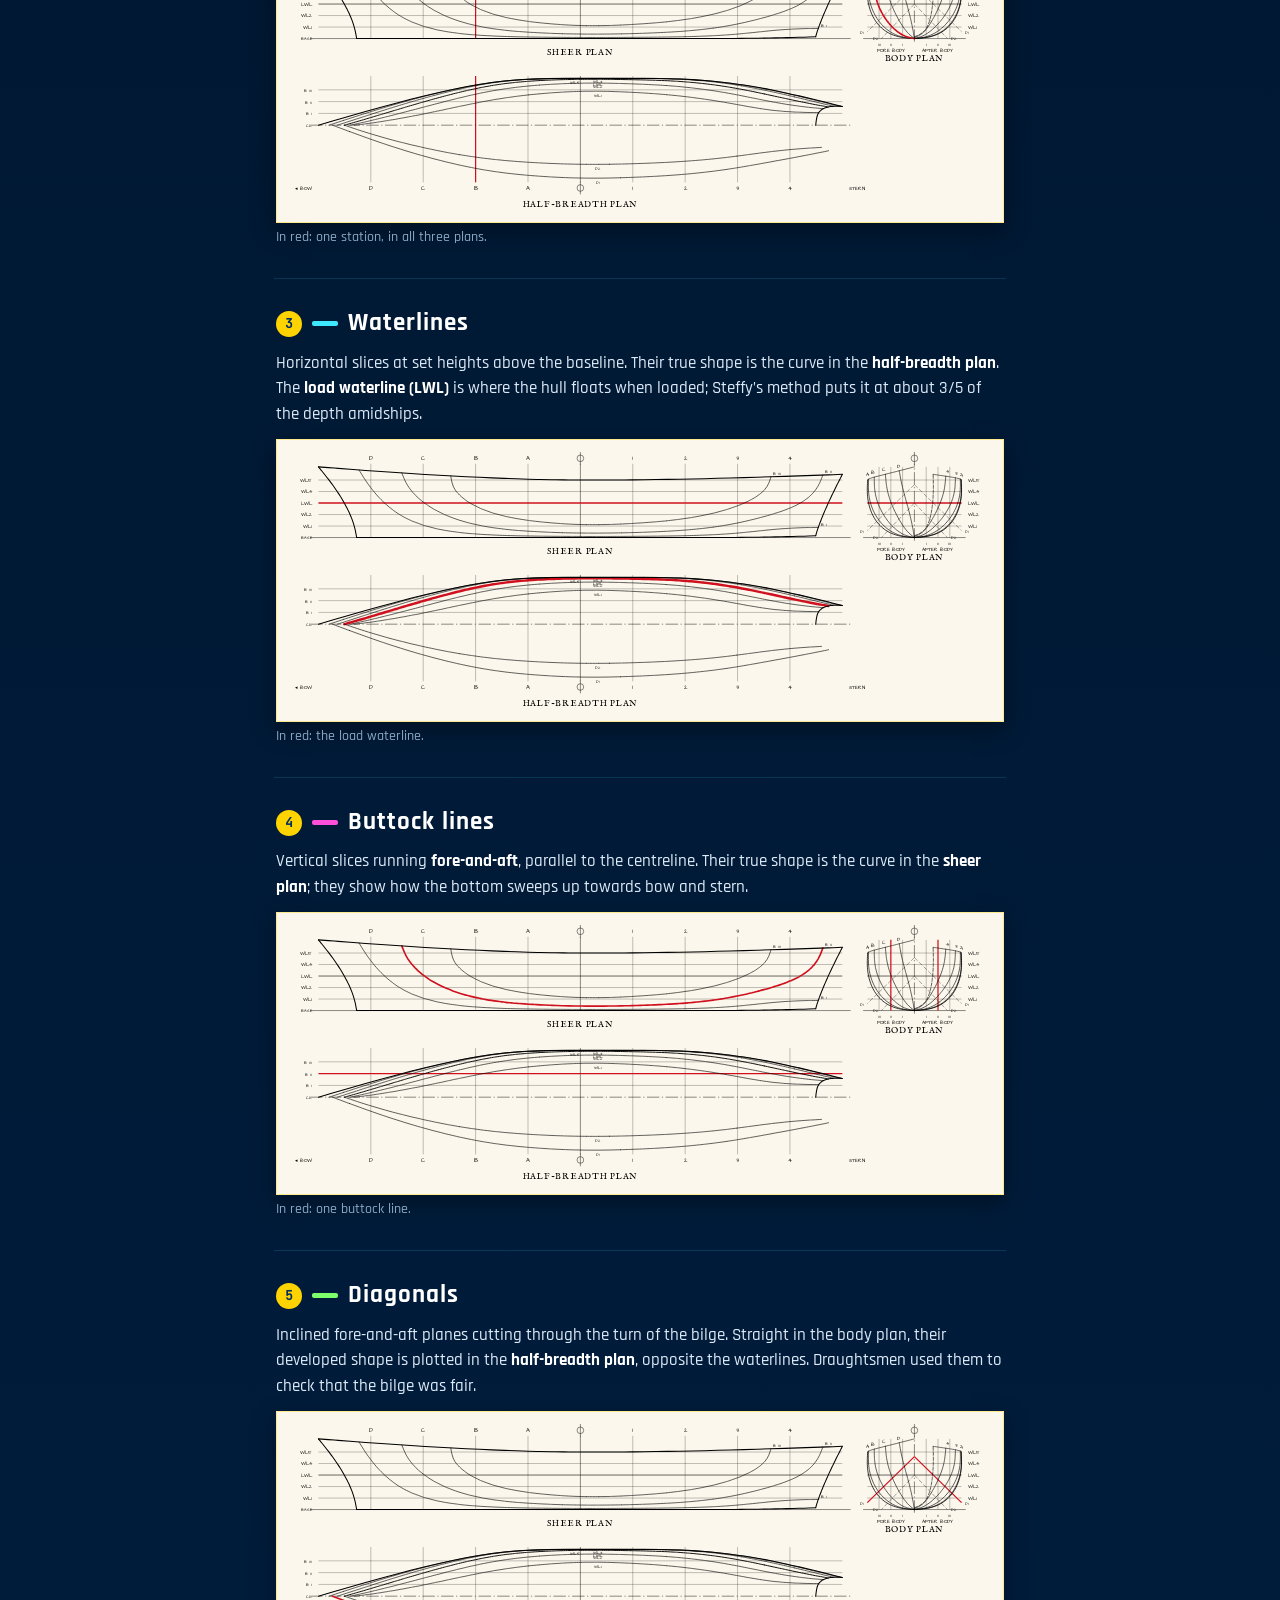
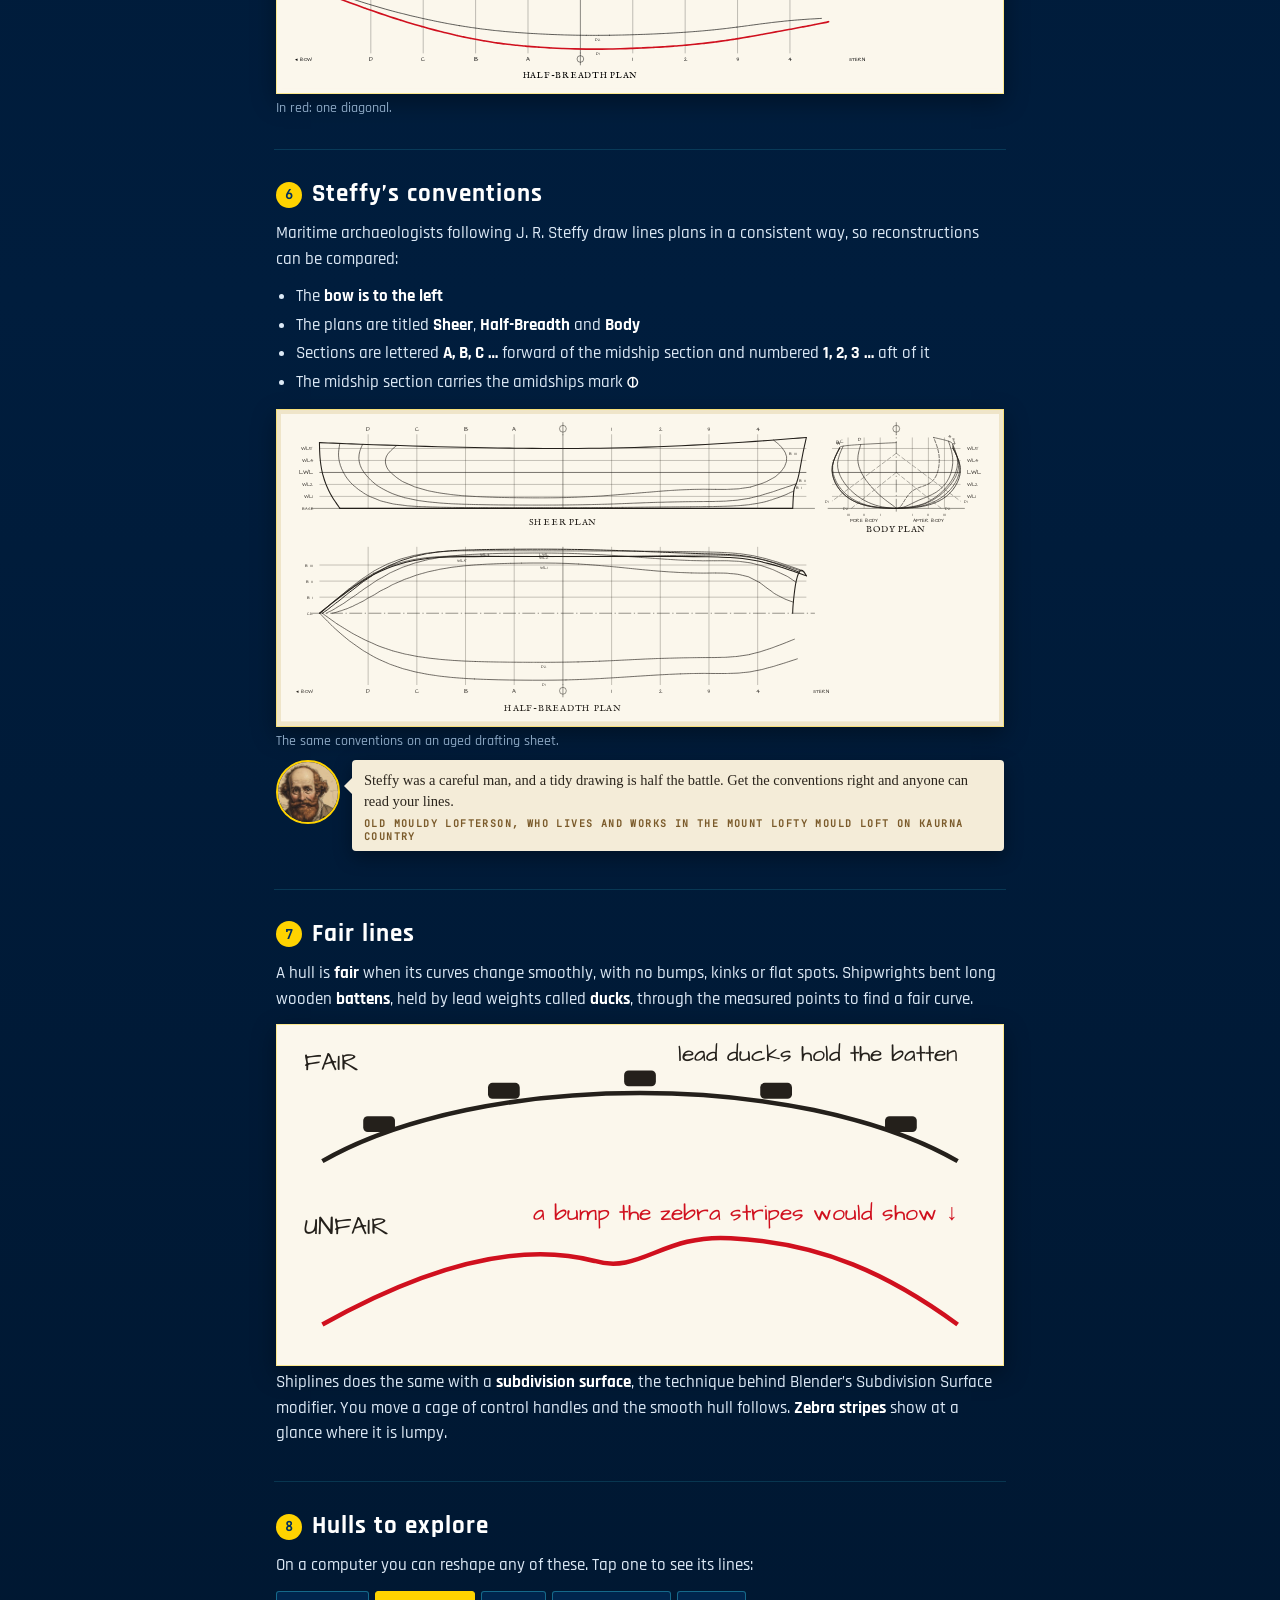
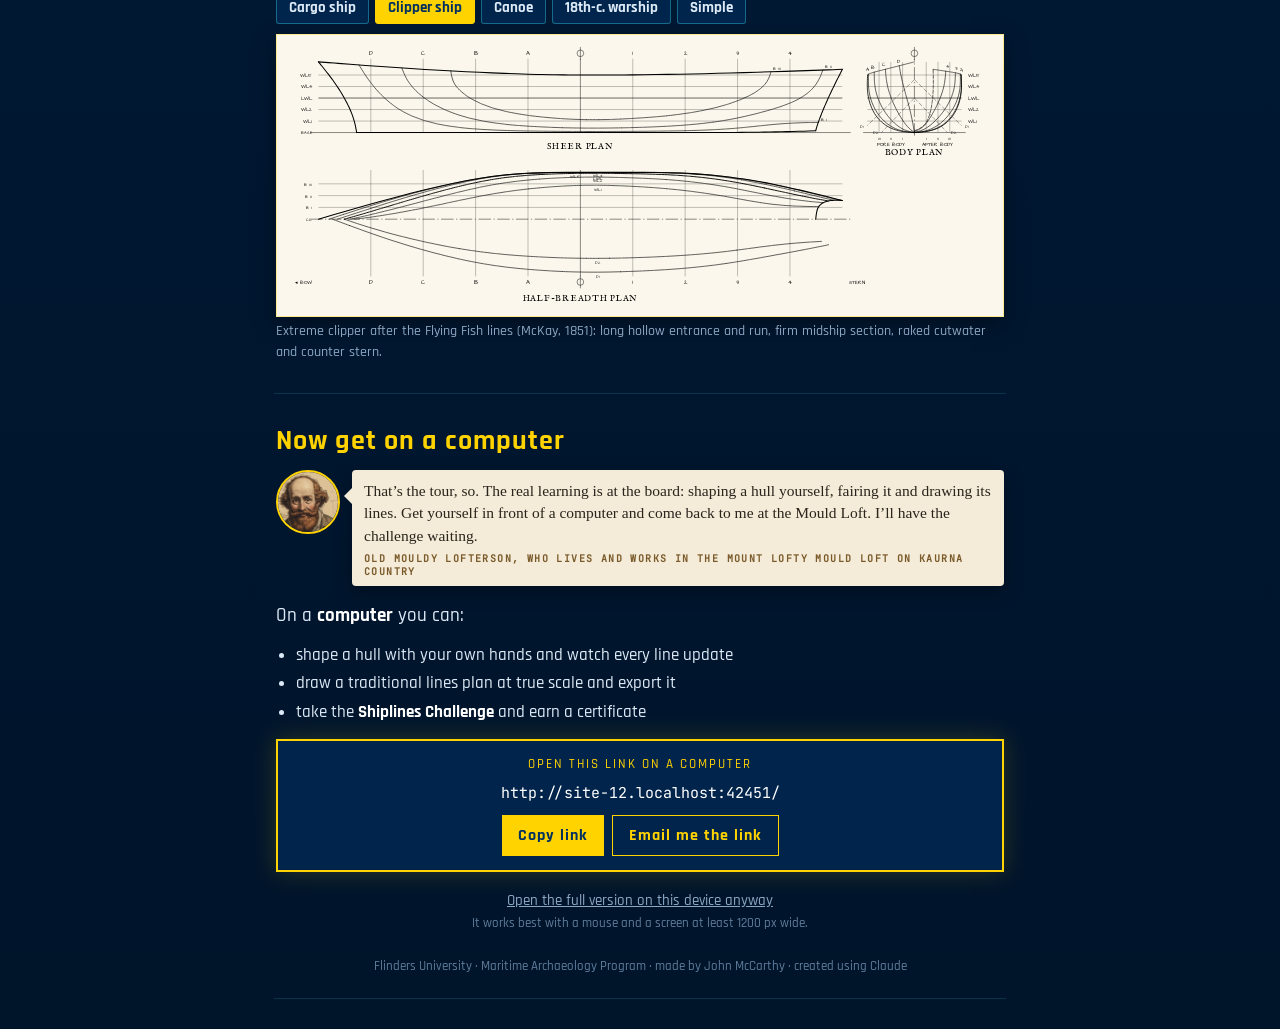
==== commit cc72d23e: "Welcome screen: Explore card lists all the capabilities Co-Authored-By: Claude Opus 5.5 <noreply@ant" ====
--- a/mobile.html
+++ b/mobile.html
@@ -5,7 +5,7 @@
 <meta name="viewport" content="width=device-width, initial-scale=1, viewport-fit=cover">
 <title>Shiplines tour · Flinders University Maritime Archaeology</title>
 <meta name="description" content="A short tour of ship lines plans. Shiplines itself is best used on a computer.">
-<link rel="stylesheet" href="css/mobile.css?v=20">
+<link rel="stylesheet" href="css/mobile.css?v=21">
 <link rel="icon" href="data:image/svg+xml,%3Csvg xmlns='http://www.w3.org/2000/svg' viewBox='0 0 32 32'%3E%3Crect width='32' height='32' rx='6' fill='%23002F60'/%3E%3Cpath d='M4 13 Q16 30 28 13' fill='none' stroke='%23FFD300' stroke-width='2.4'/%3E%3Cpath d='M4 13 H28' stroke='%233DE8FF' stroke-width='1.4'/%3E%3C/svg%3E">
 <script type="importmap">
 { "imports": {
@@ -121,6 +121,6 @@
   </section>
 </main>
 
-<script type="module" src="js/mobile.js?v=20"></script>
+<script type="module" src="js/mobile.js?v=21"></script>
 </body>
 </html>
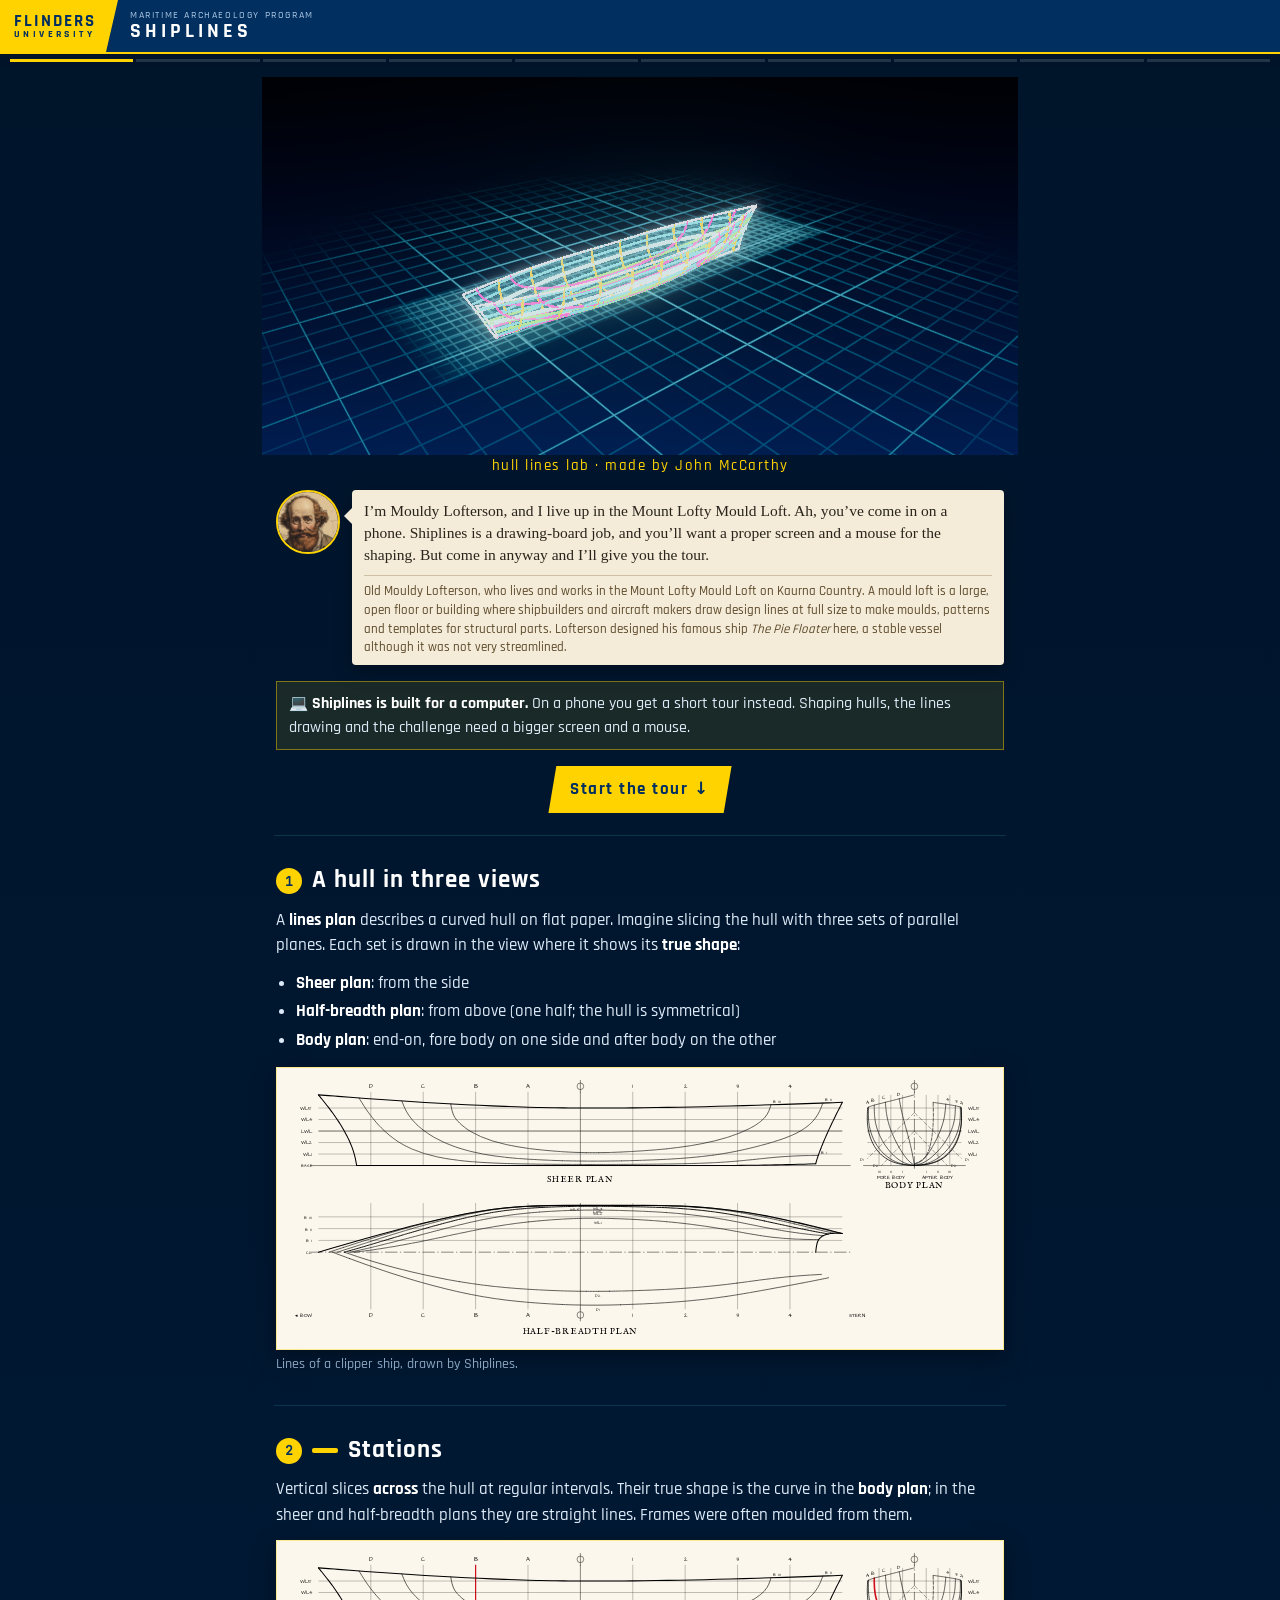
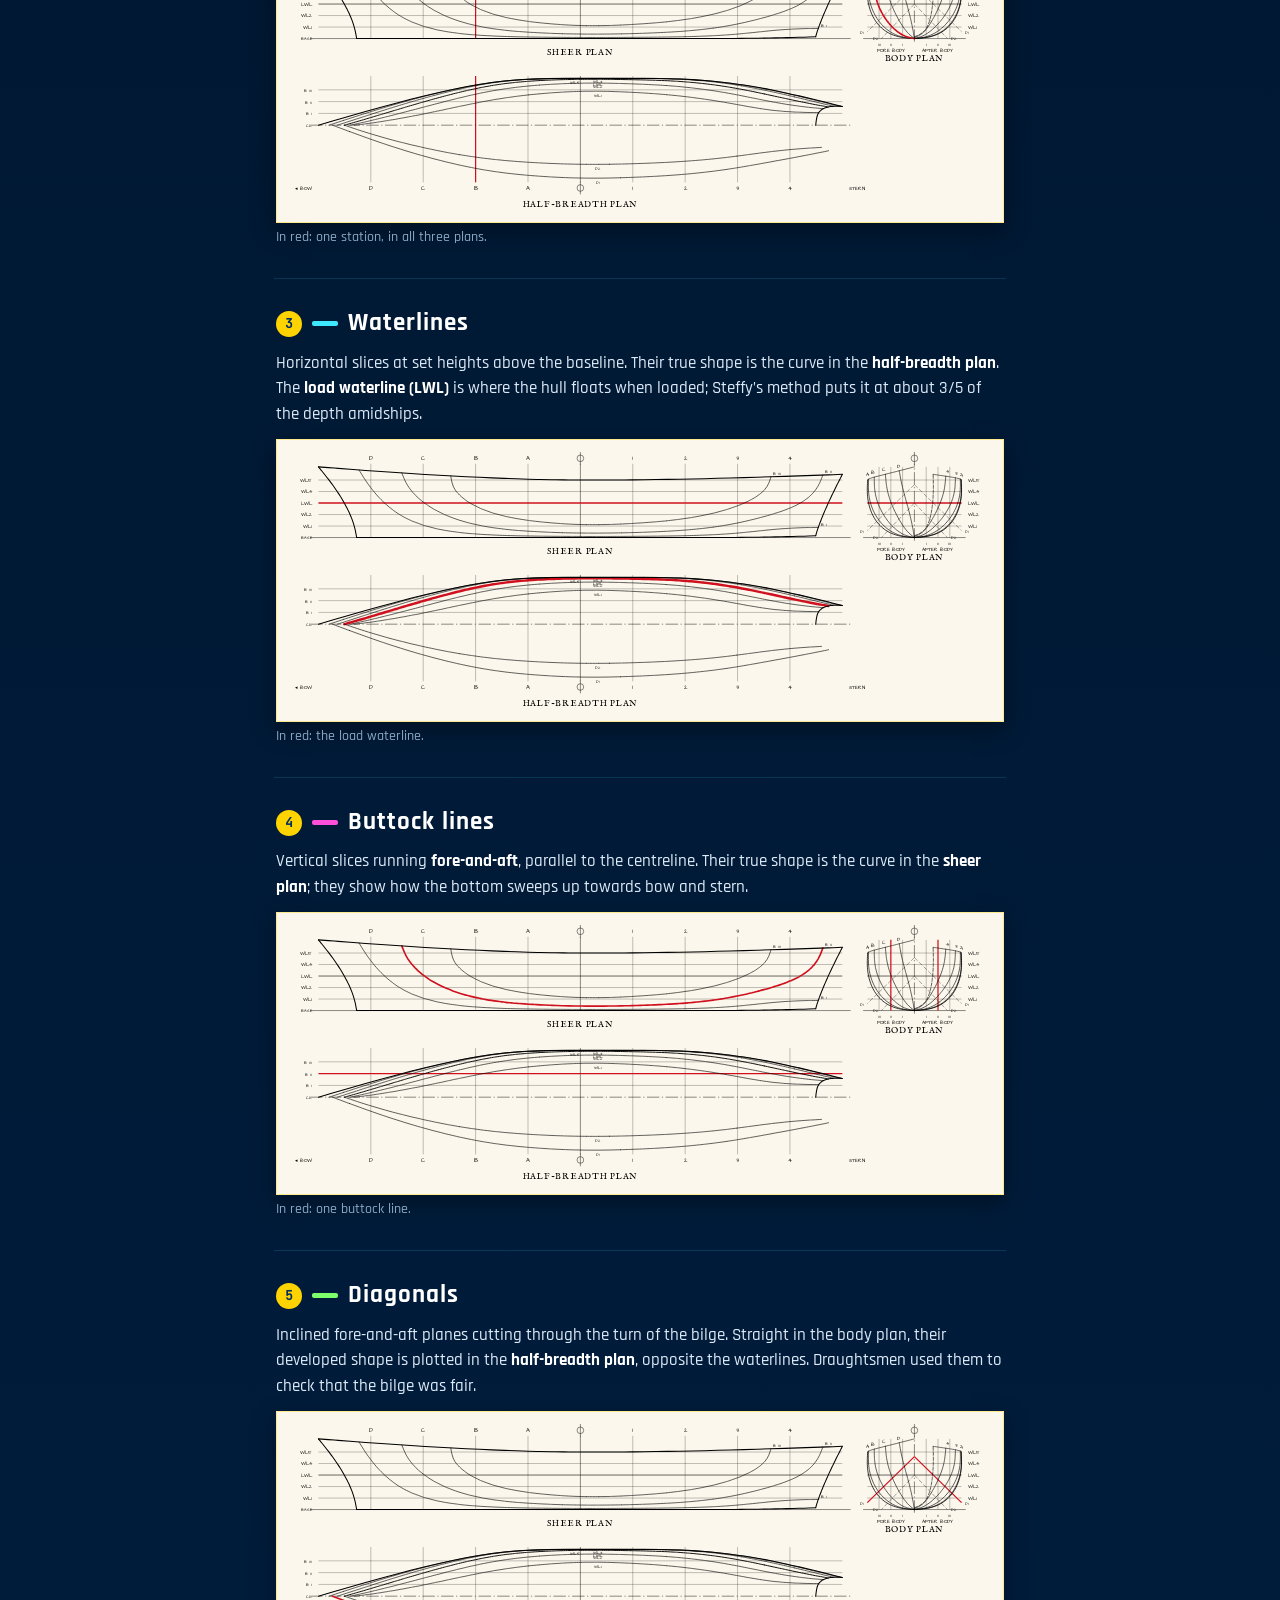
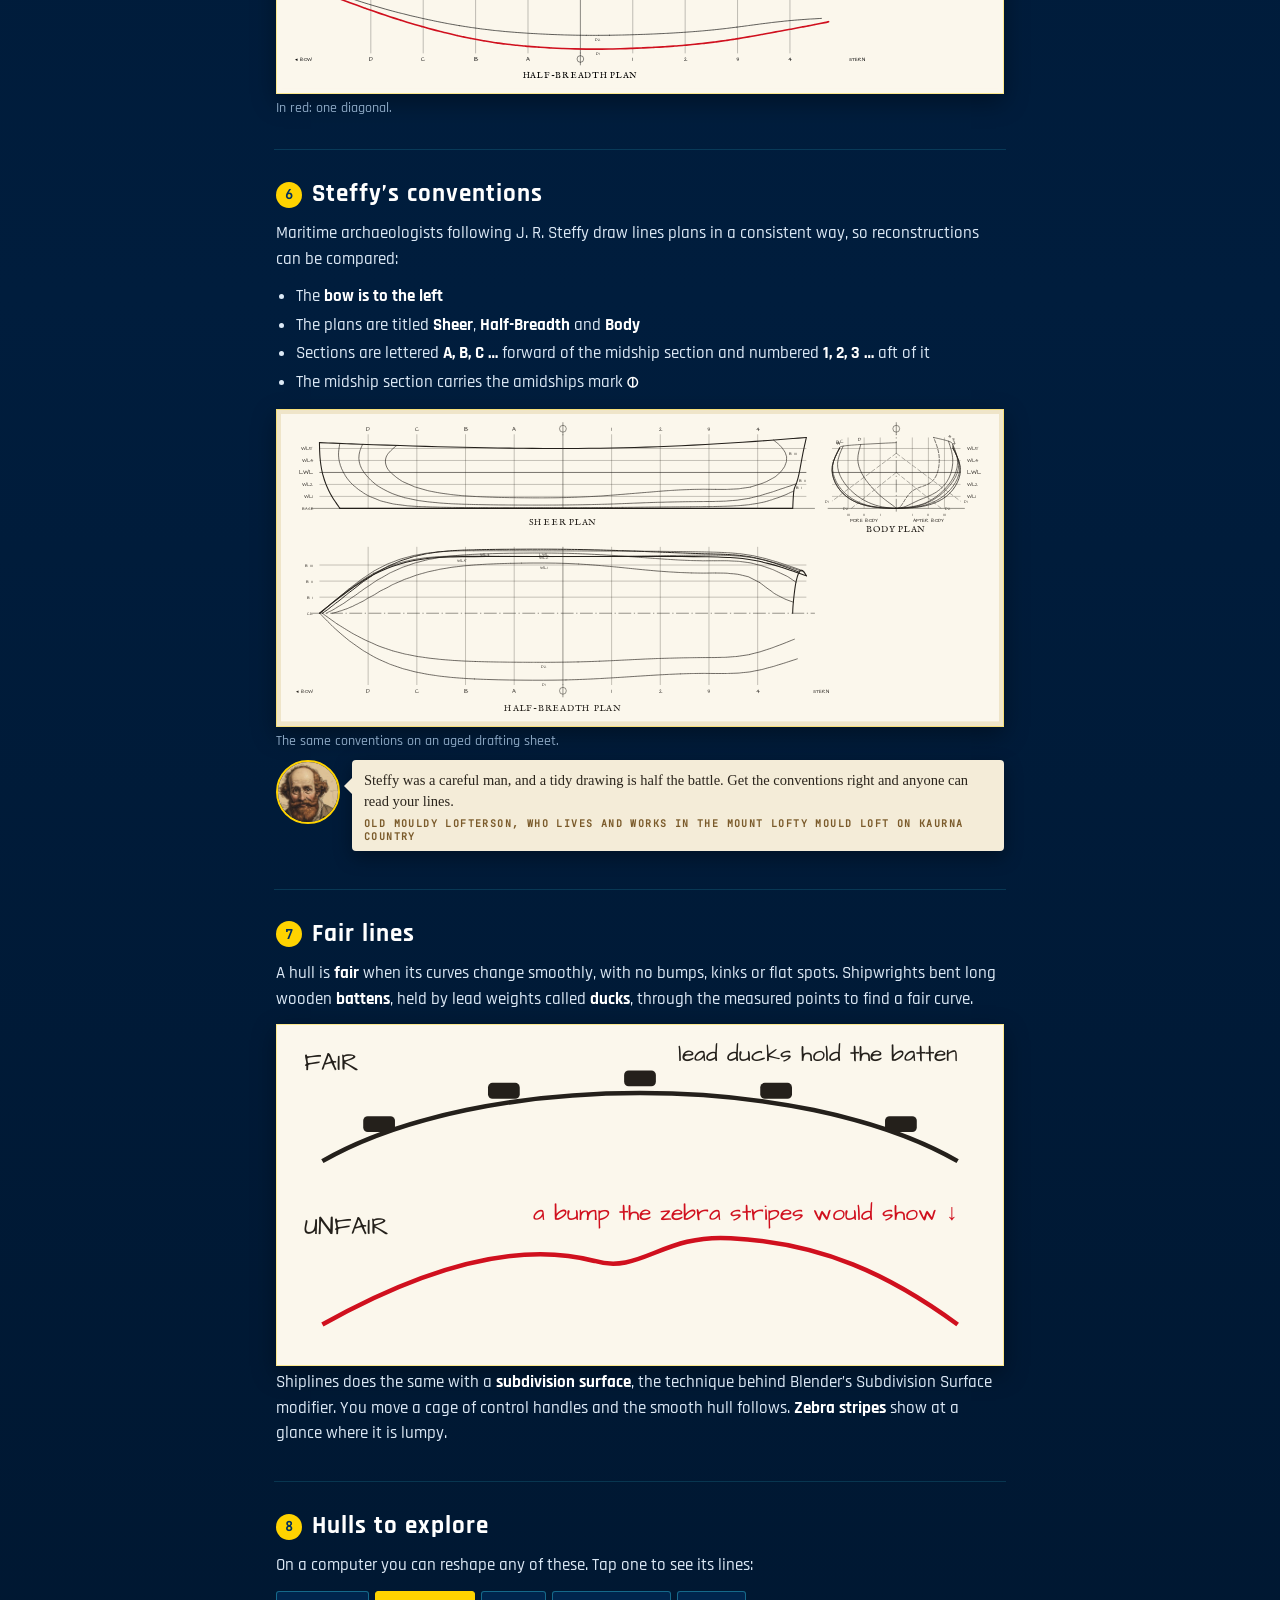
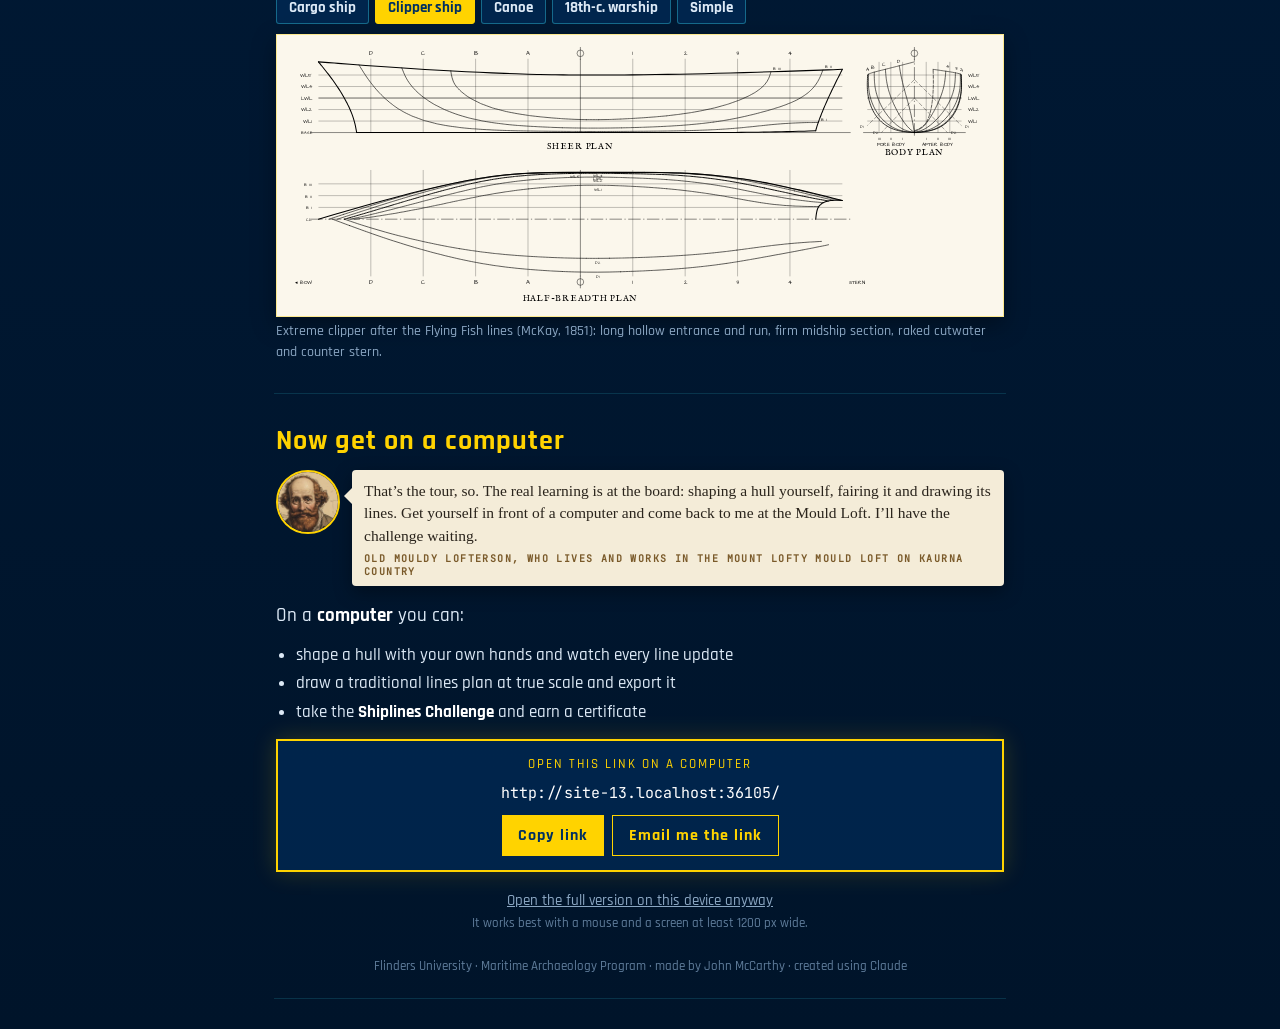
==== commit 7b09741e: "Hull Data panel: hover definitions for every term Co-Authored-By: Claude Opus 5.5 <noreply@anthropic" ====
--- a/mobile.html
+++ b/mobile.html
@@ -5,7 +5,7 @@
 <meta name="viewport" content="width=device-width, initial-scale=1, viewport-fit=cover">
 <title>Shiplines tour · Flinders University Maritime Archaeology</title>
 <meta name="description" content="A short tour of ship lines plans. Shiplines itself is best used on a computer.">
-<link rel="stylesheet" href="css/mobile.css?v=21">
+<link rel="stylesheet" href="css/mobile.css?v=22">
 <link rel="icon" href="data:image/svg+xml,%3Csvg xmlns='http://www.w3.org/2000/svg' viewBox='0 0 32 32'%3E%3Crect width='32' height='32' rx='6' fill='%23002F60'/%3E%3Cpath d='M4 13 Q16 30 28 13' fill='none' stroke='%23FFD300' stroke-width='2.4'/%3E%3Cpath d='M4 13 H28' stroke='%233DE8FF' stroke-width='1.4'/%3E%3C/svg%3E">
 <script type="importmap">
 { "imports": {
@@ -121,6 +121,6 @@
   </section>
 </main>
 
-<script type="module" src="js/mobile.js?v=21"></script>
+<script type="module" src="js/mobile.js?v=22"></script>
 </body>
 </html>
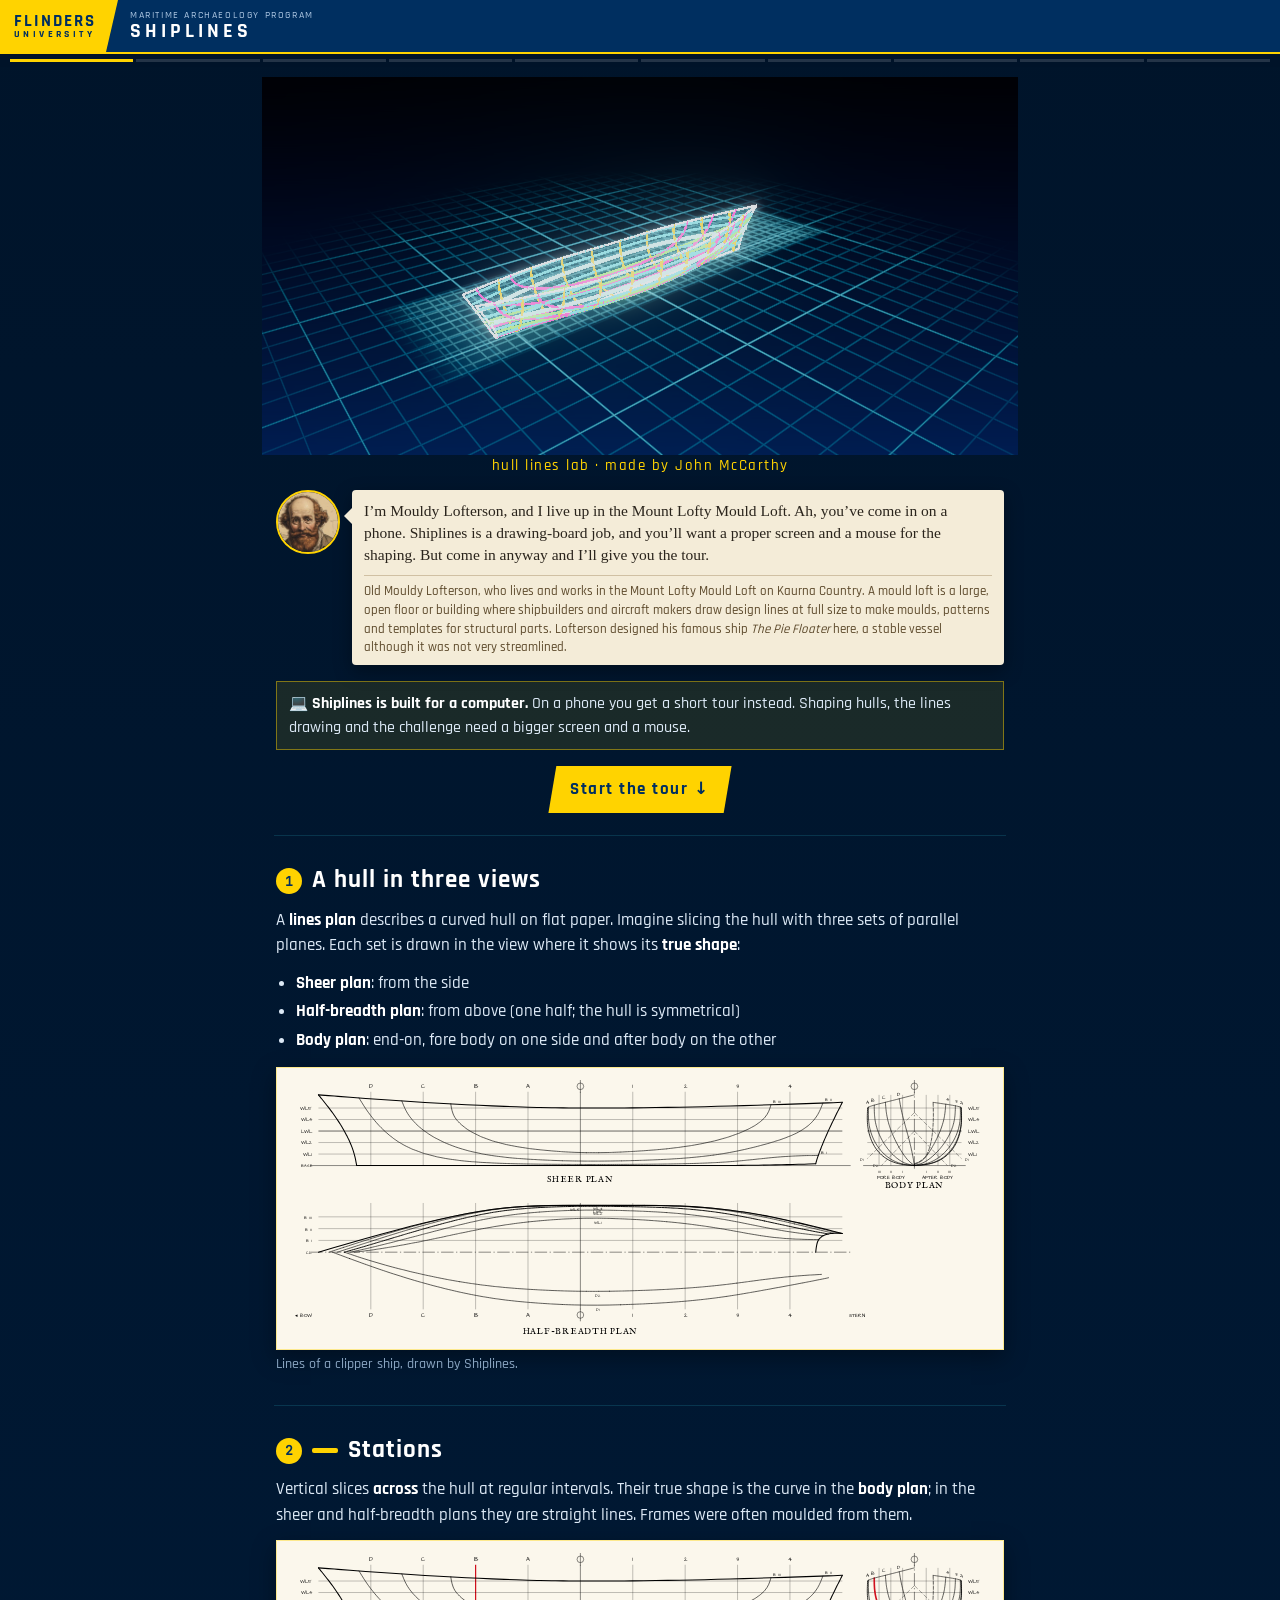
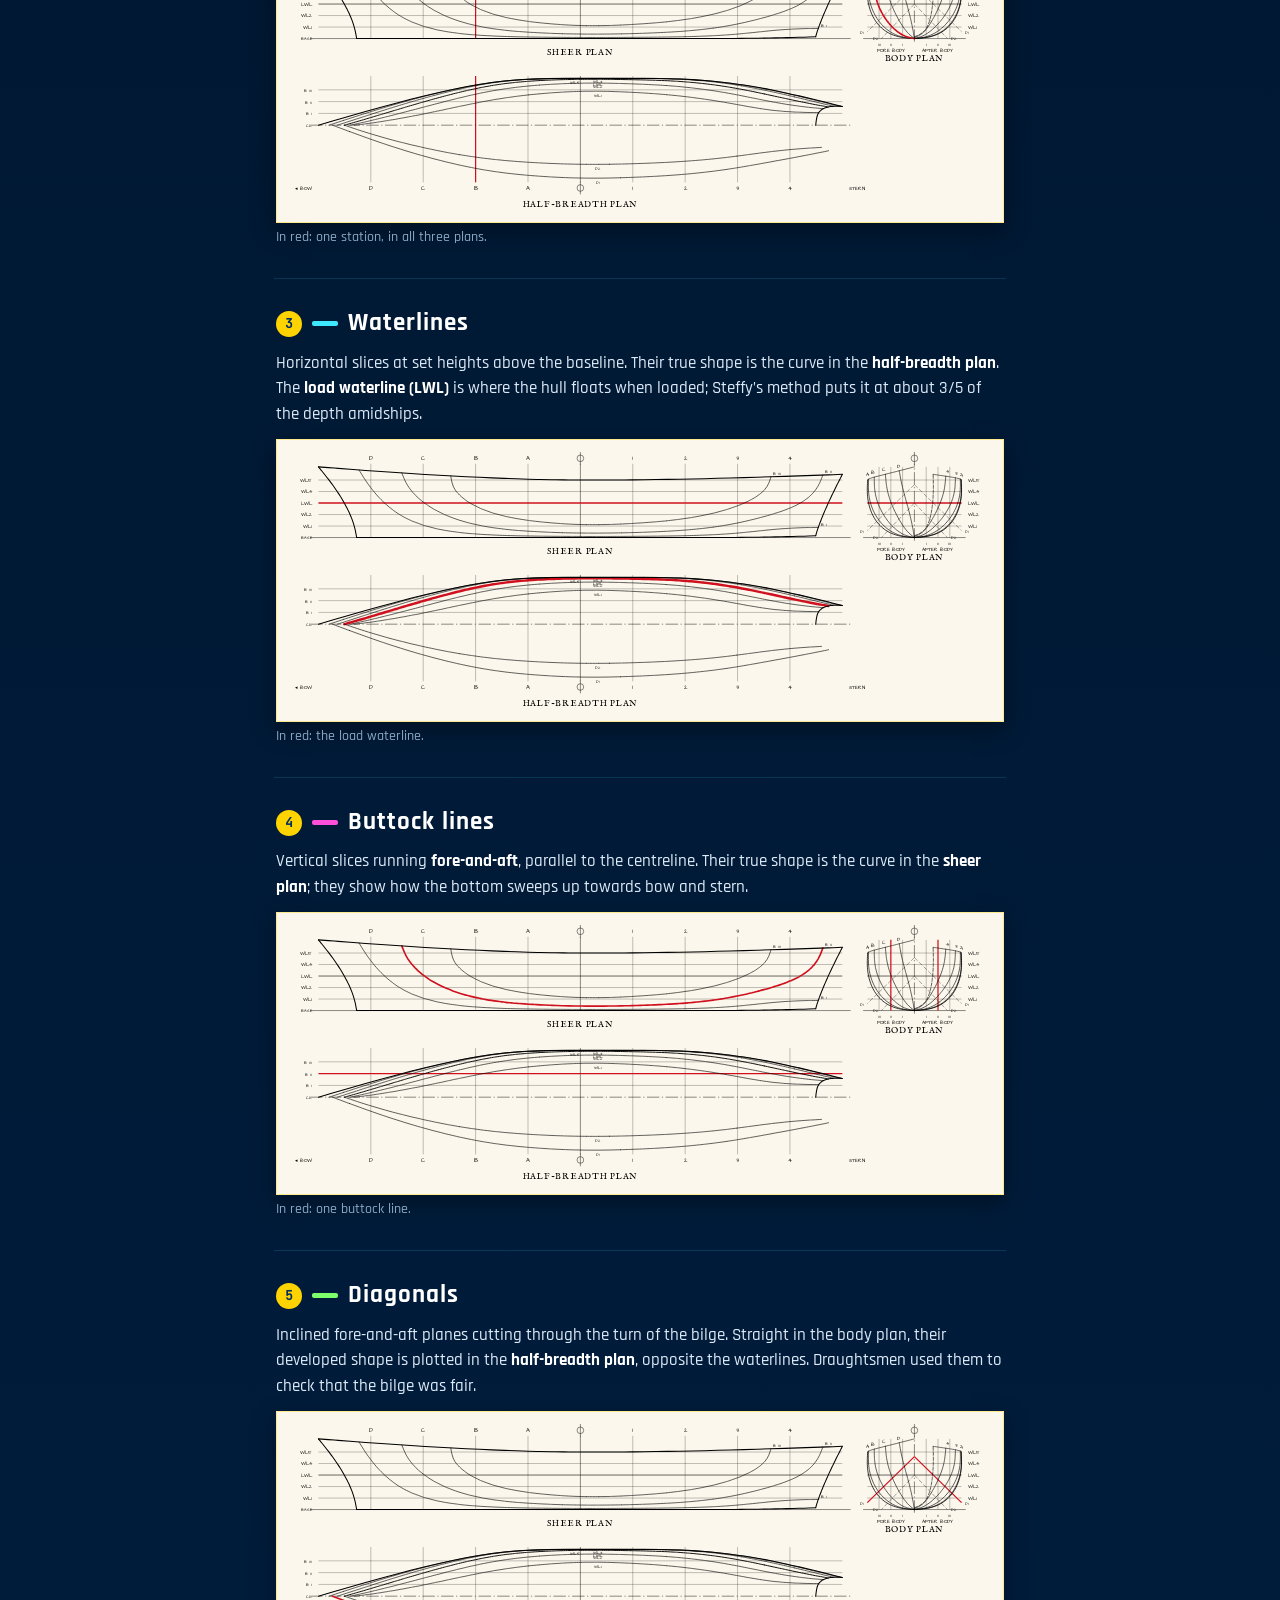
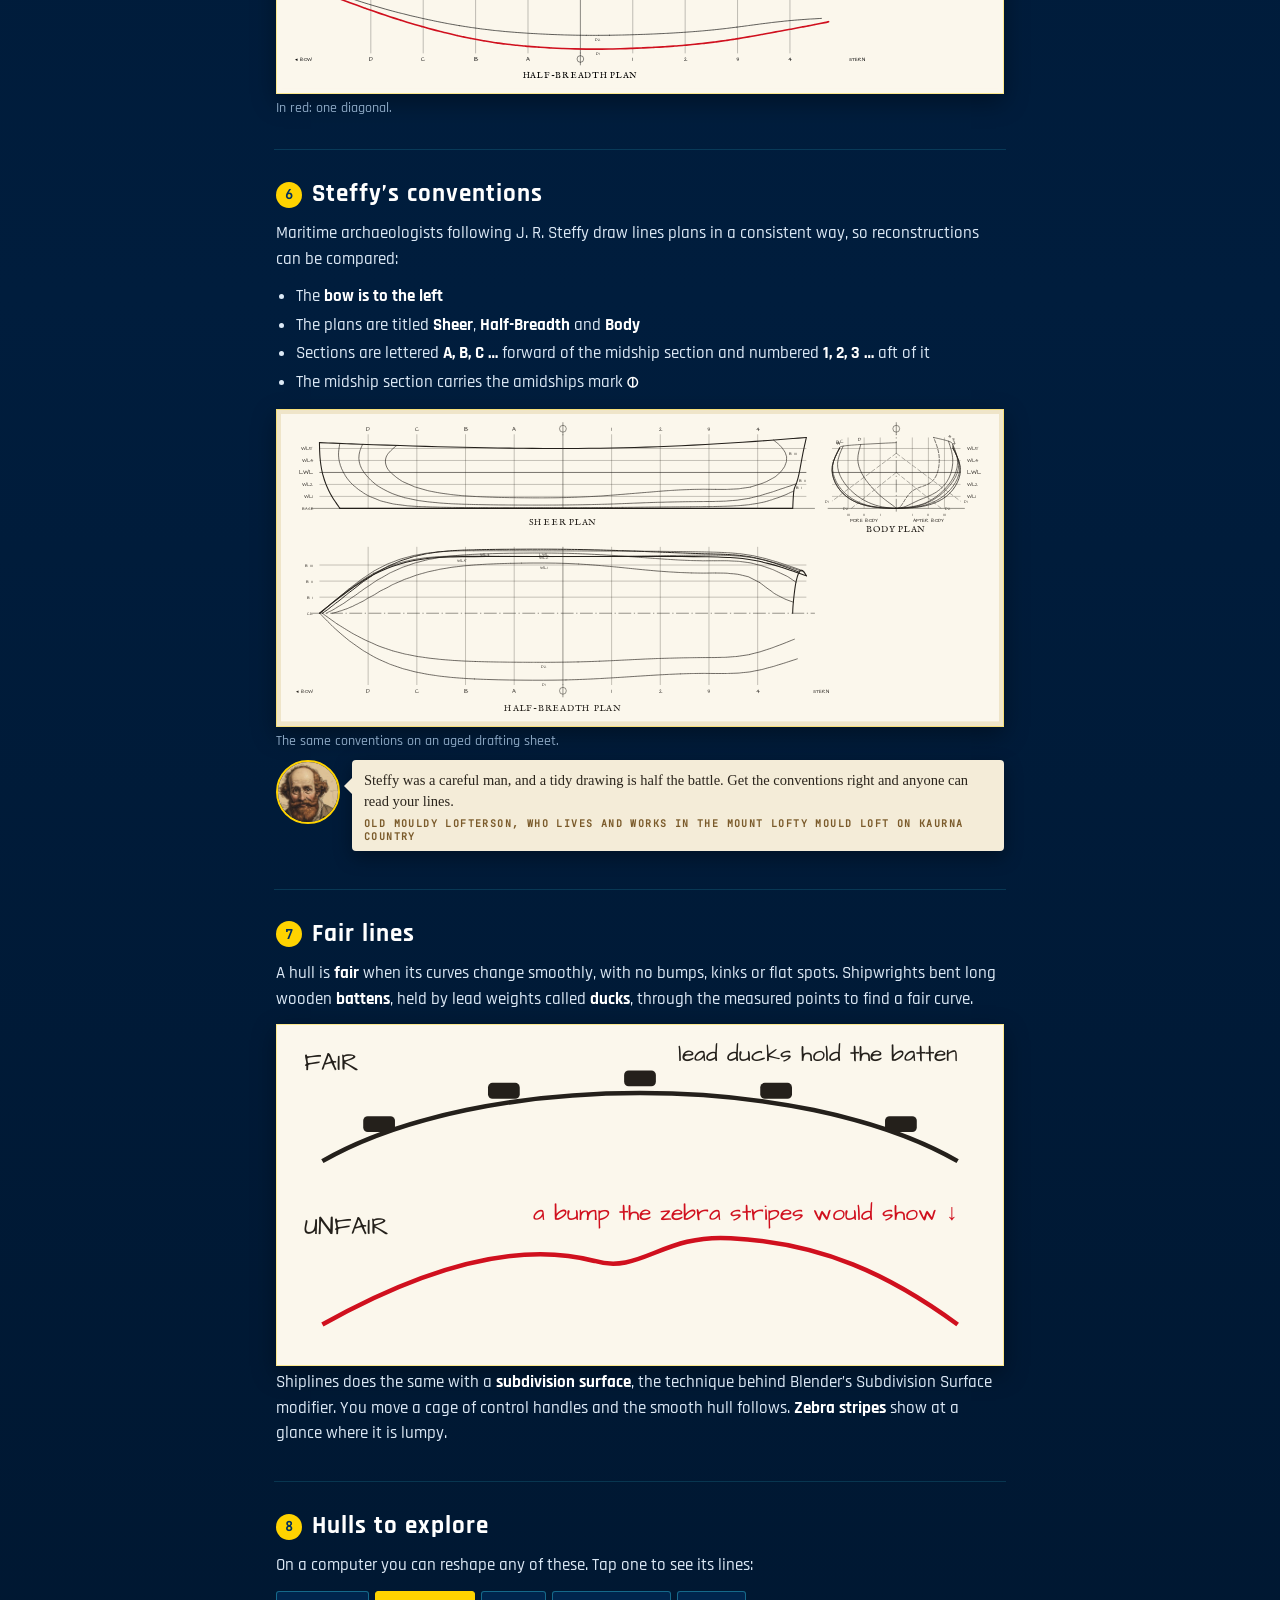
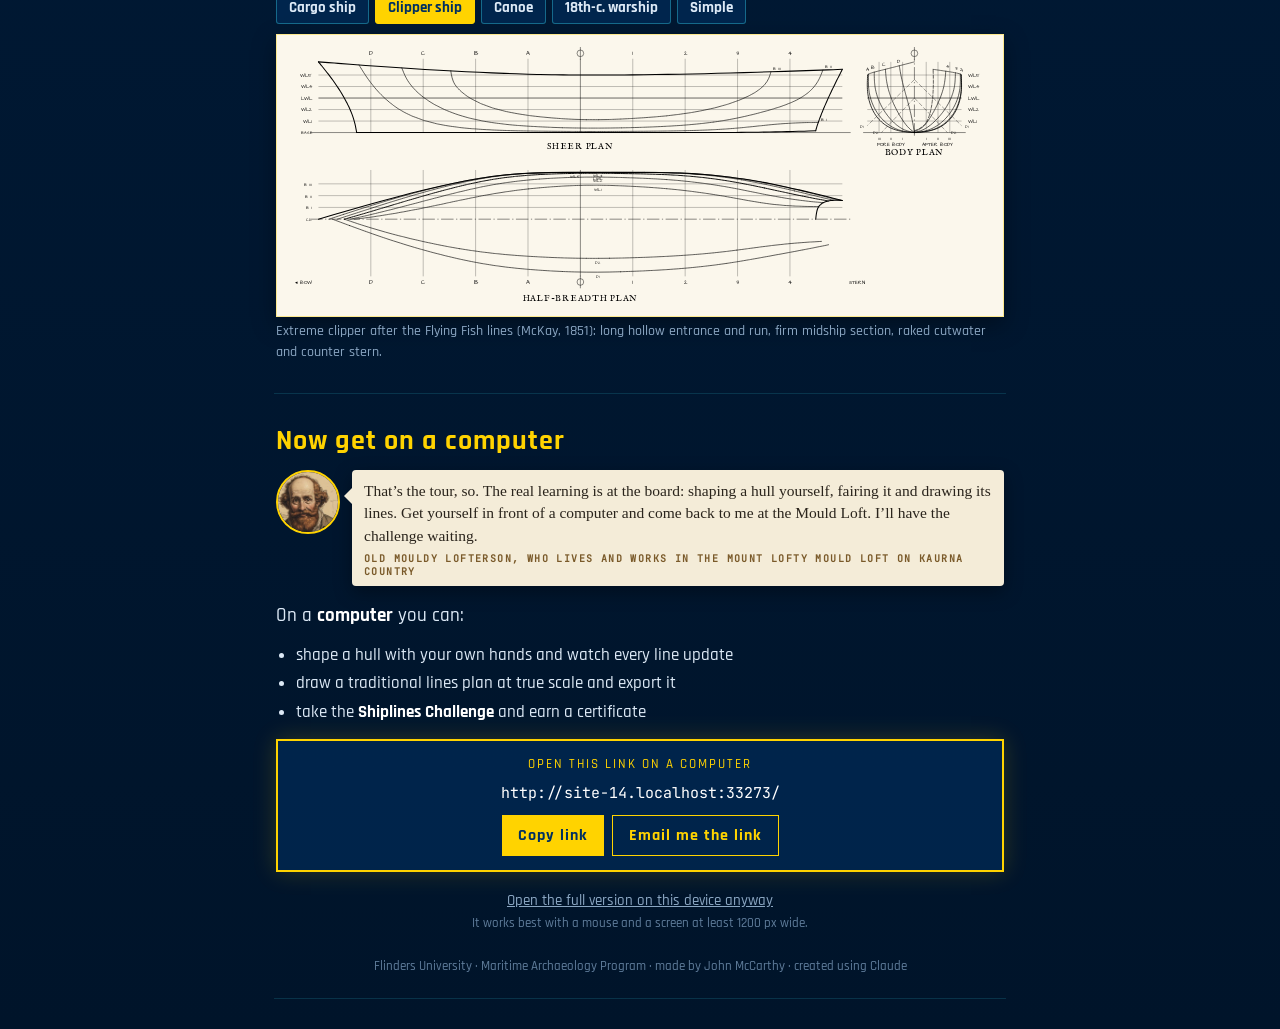
==== commit a301710a: "Lines drawing: plain-line axonometric view with a fore-and-aft scale of metres Co-Authored-By: Claud" ====
--- a/mobile.html
+++ b/mobile.html
@@ -5,7 +5,7 @@
 <meta name="viewport" content="width=device-width, initial-scale=1, viewport-fit=cover">
 <title>Shiplines tour · Flinders University Maritime Archaeology</title>
 <meta name="description" content="A short tour of ship lines plans. Shiplines itself is best used on a computer.">
-<link rel="stylesheet" href="css/mobile.css?v=22">
+<link rel="stylesheet" href="css/mobile.css?v=24">
 <link rel="icon" href="data:image/svg+xml,%3Csvg xmlns='http://www.w3.org/2000/svg' viewBox='0 0 32 32'%3E%3Crect width='32' height='32' rx='6' fill='%23002F60'/%3E%3Cpath d='M4 13 Q16 30 28 13' fill='none' stroke='%23FFD300' stroke-width='2.4'/%3E%3Cpath d='M4 13 H28' stroke='%233DE8FF' stroke-width='1.4'/%3E%3C/svg%3E">
 <script type="importmap">
 { "imports": {
@@ -121,6 +121,6 @@
   </section>
 </main>
 
-<script type="module" src="js/mobile.js?v=22"></script>
+<script type="module" src="js/mobile.js?v=24"></script>
 </body>
 </html>
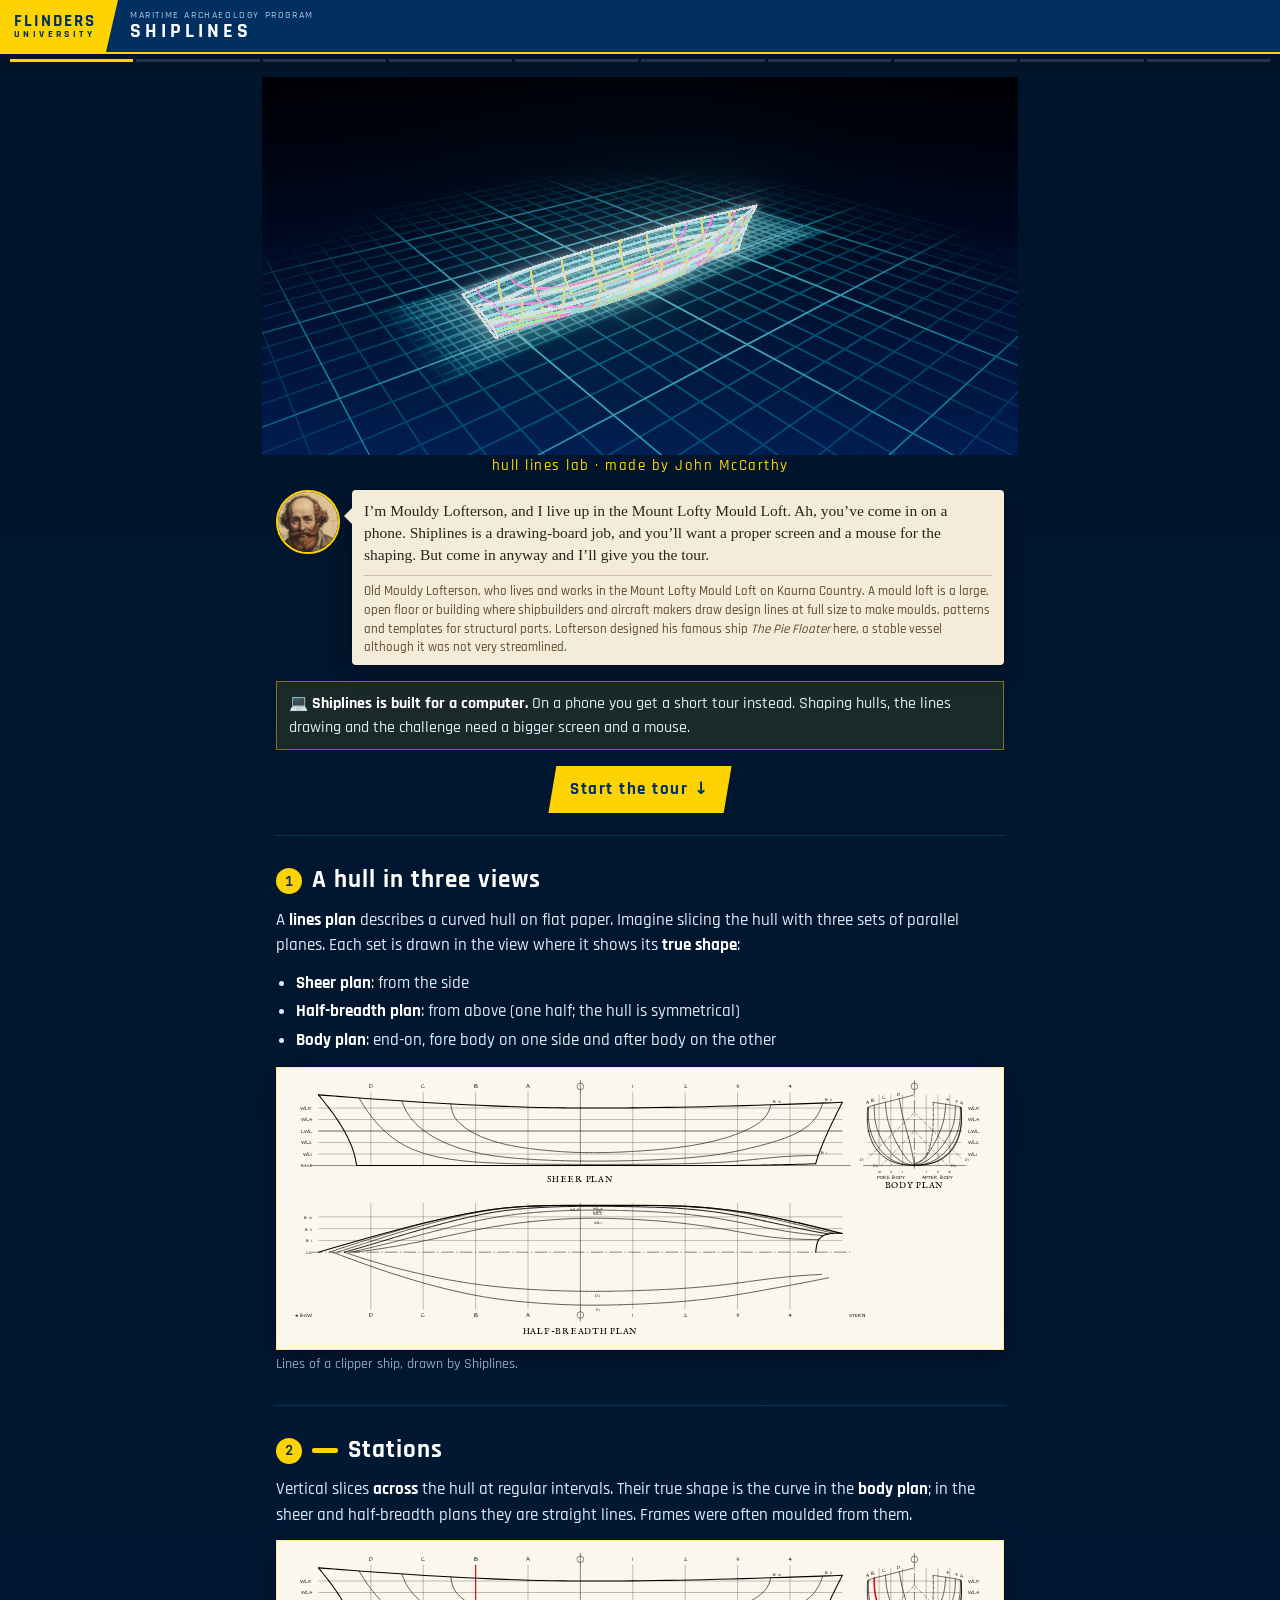
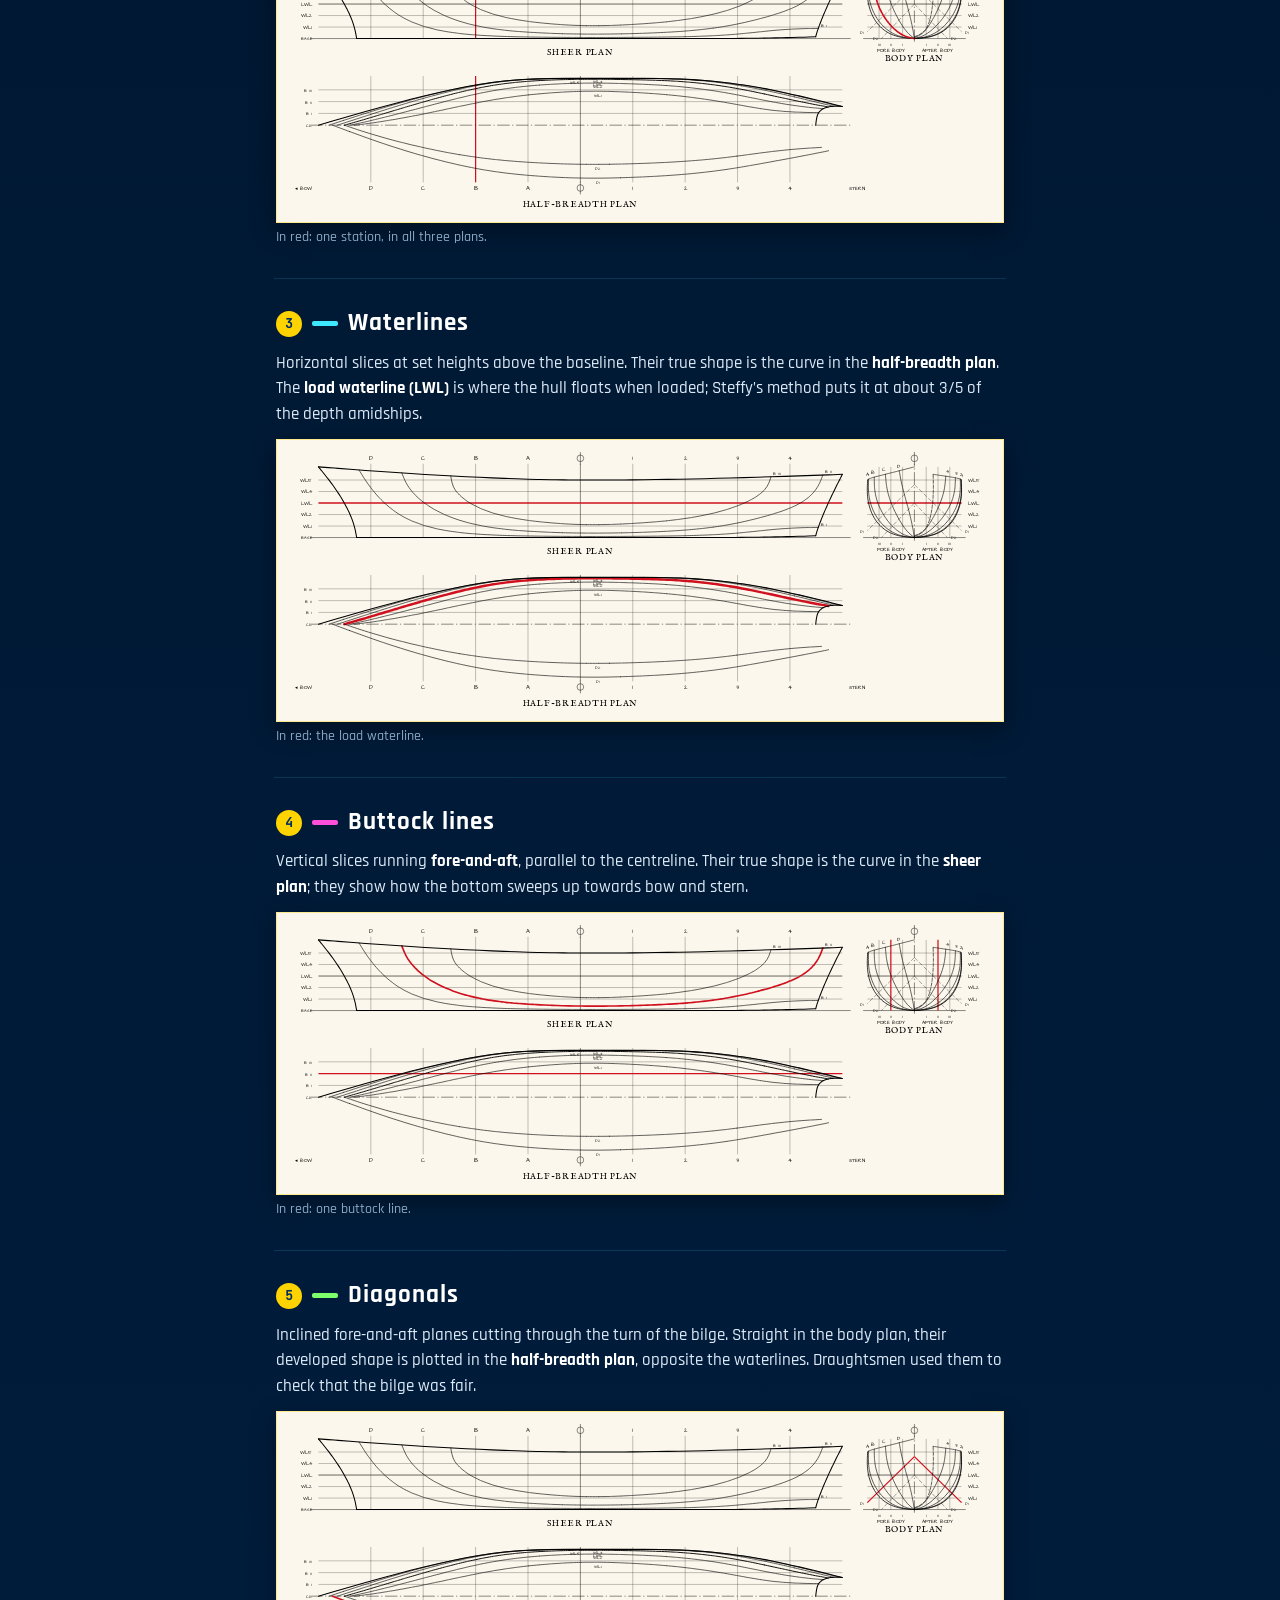
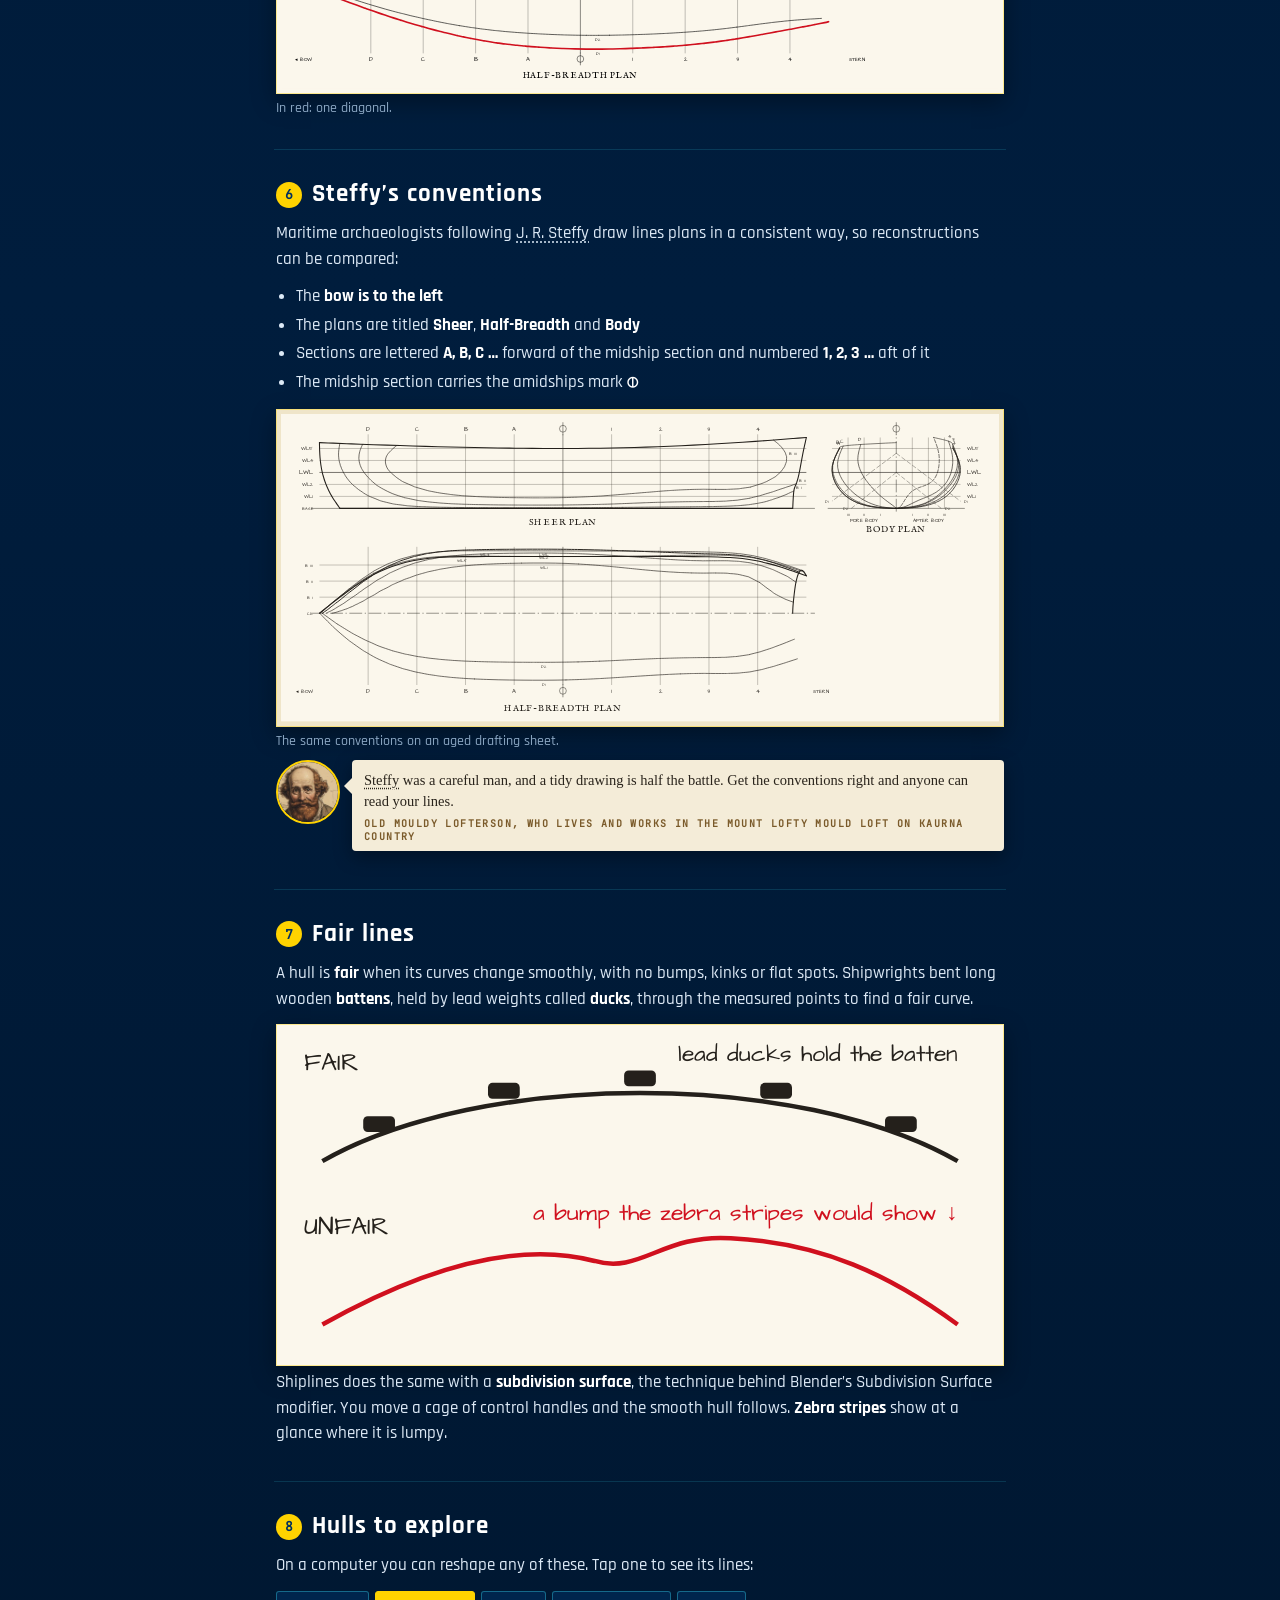
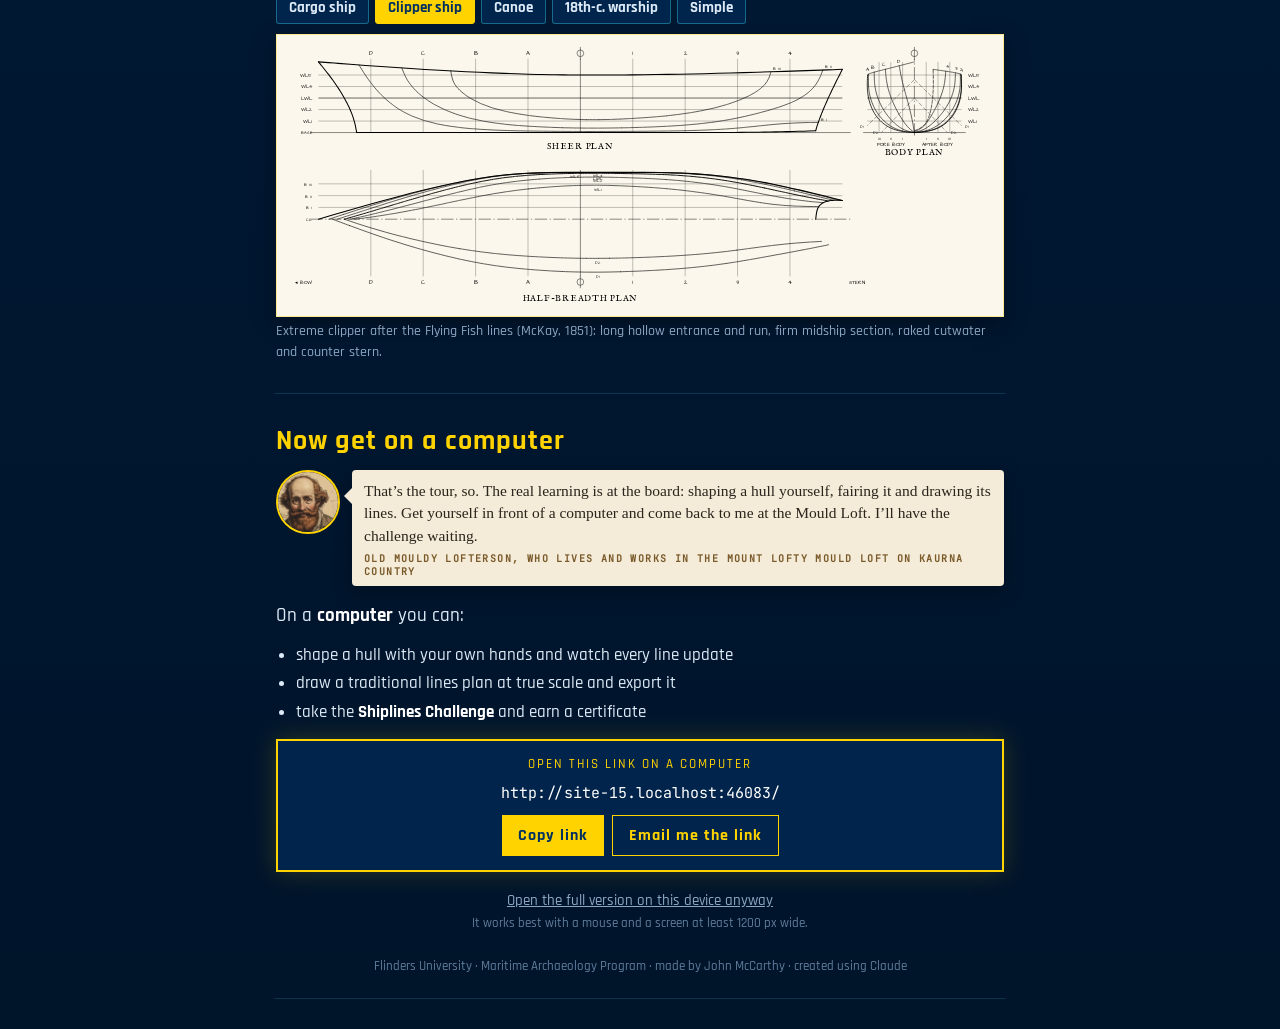
==== commit 1bd2b3db: "Link every mention of Steffy to his Wikipedia page Co-Authored-By: Claude Opus 5.5 <noreply@anthropi" ====
--- a/mobile.html
+++ b/mobile.html
@@ -5,7 +5,7 @@
 <meta name="viewport" content="width=device-width, initial-scale=1, viewport-fit=cover">
 <title>Shiplines tour · Flinders University Maritime Archaeology</title>
 <meta name="description" content="A short tour of ship lines plans. Shiplines itself is best used on a computer.">
-<link rel="stylesheet" href="css/mobile.css?v=24">
+<link rel="stylesheet" href="css/mobile.css?v=25">
 <link rel="icon" href="data:image/svg+xml,%3Csvg xmlns='http://www.w3.org/2000/svg' viewBox='0 0 32 32'%3E%3Crect width='32' height='32' rx='6' fill='%23002F60'/%3E%3Cpath d='M4 13 Q16 30 28 13' fill='none' stroke='%23FFD300' stroke-width='2.4'/%3E%3Cpath d='M4 13 H28' stroke='%233DE8FF' stroke-width='1.4'/%3E%3C/svg%3E">
 <script type="importmap">
 { "imports": {
@@ -72,7 +72,7 @@
 
   <section class="card" data-step="6">
     <h2><span>6</span> Steffy’s conventions</h2>
-    <p>Maritime archaeologists following J. R. Steffy draw lines plans in a consistent way, so reconstructions can be compared:</p>
+    <p>Maritime archaeologists following <a class="wiki" href="https://en.wikipedia.org/wiki/J._Richard_Steffy" target="_blank" rel="noopener" title="J. Richard Steffy (1924–2007), nautical archaeologist: Wikipedia">J. R. Steffy</a> draw lines plans in a consistent way, so reconstructions can be compared:</p>
     <ul class="views">
       <li>The <b>bow is to the left</b></li>
       <li>The plans are titled <b>Sheer</b>, <b>Half-Breadth</b> and <b>Body</b></li>
@@ -121,6 +121,6 @@
   </section>
 </main>
 
-<script type="module" src="js/mobile.js?v=24"></script>
+<script type="module" src="js/mobile.js?v=25"></script>
 </body>
 </html>
--- a/css/mobile.css
+++ b/css/mobile.css
@@ -60,3 +60,5 @@
 .link-box .btn { background: transparent; color: var(--gold); border: 1px solid var(--gold); }
 .anyway { text-align: center; font-size: 15px; } .anyway a { color: var(--muted); } .anyway small { color: #5f7d9b; }
 footer { margin-top: 22px; text-align: center; font-size: 13px; color: #5f7d9b; }
+
+a.wiki { color: inherit; text-decoration: underline dotted; text-underline-offset: 3px; }
